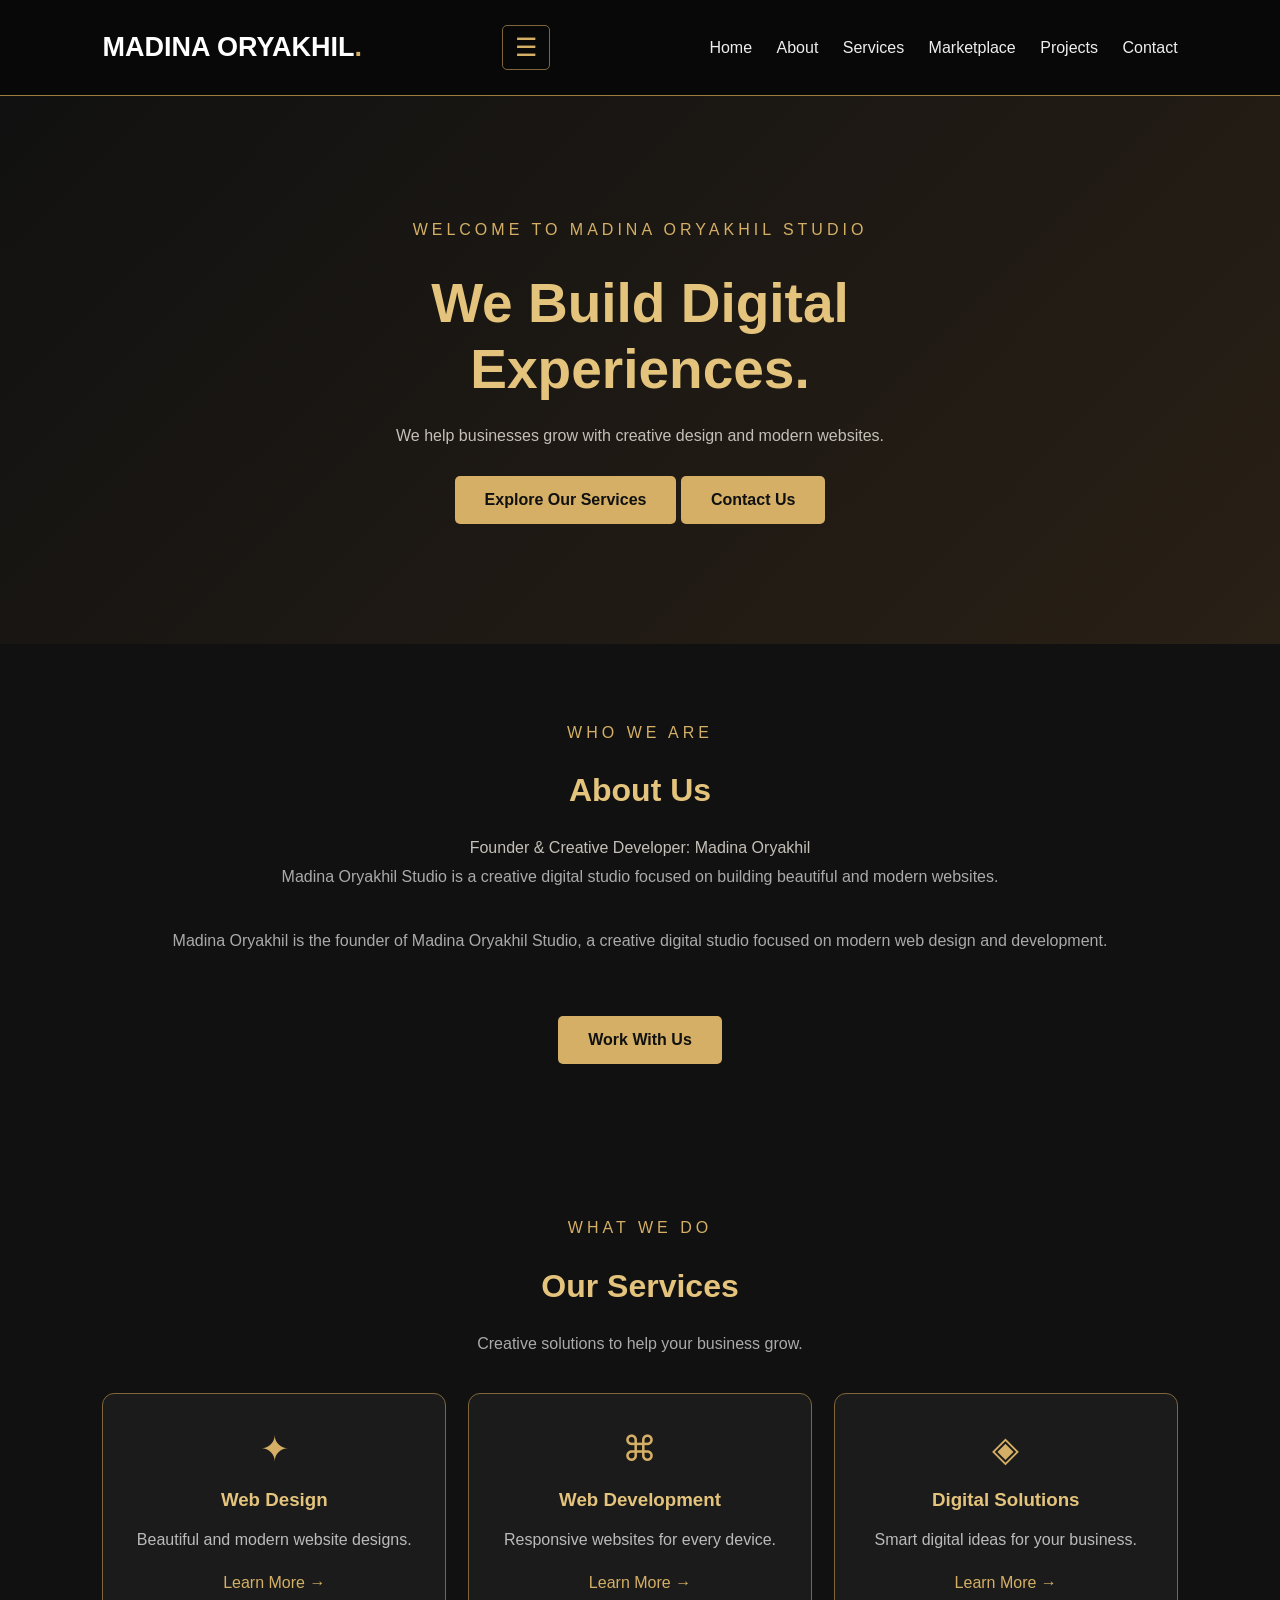
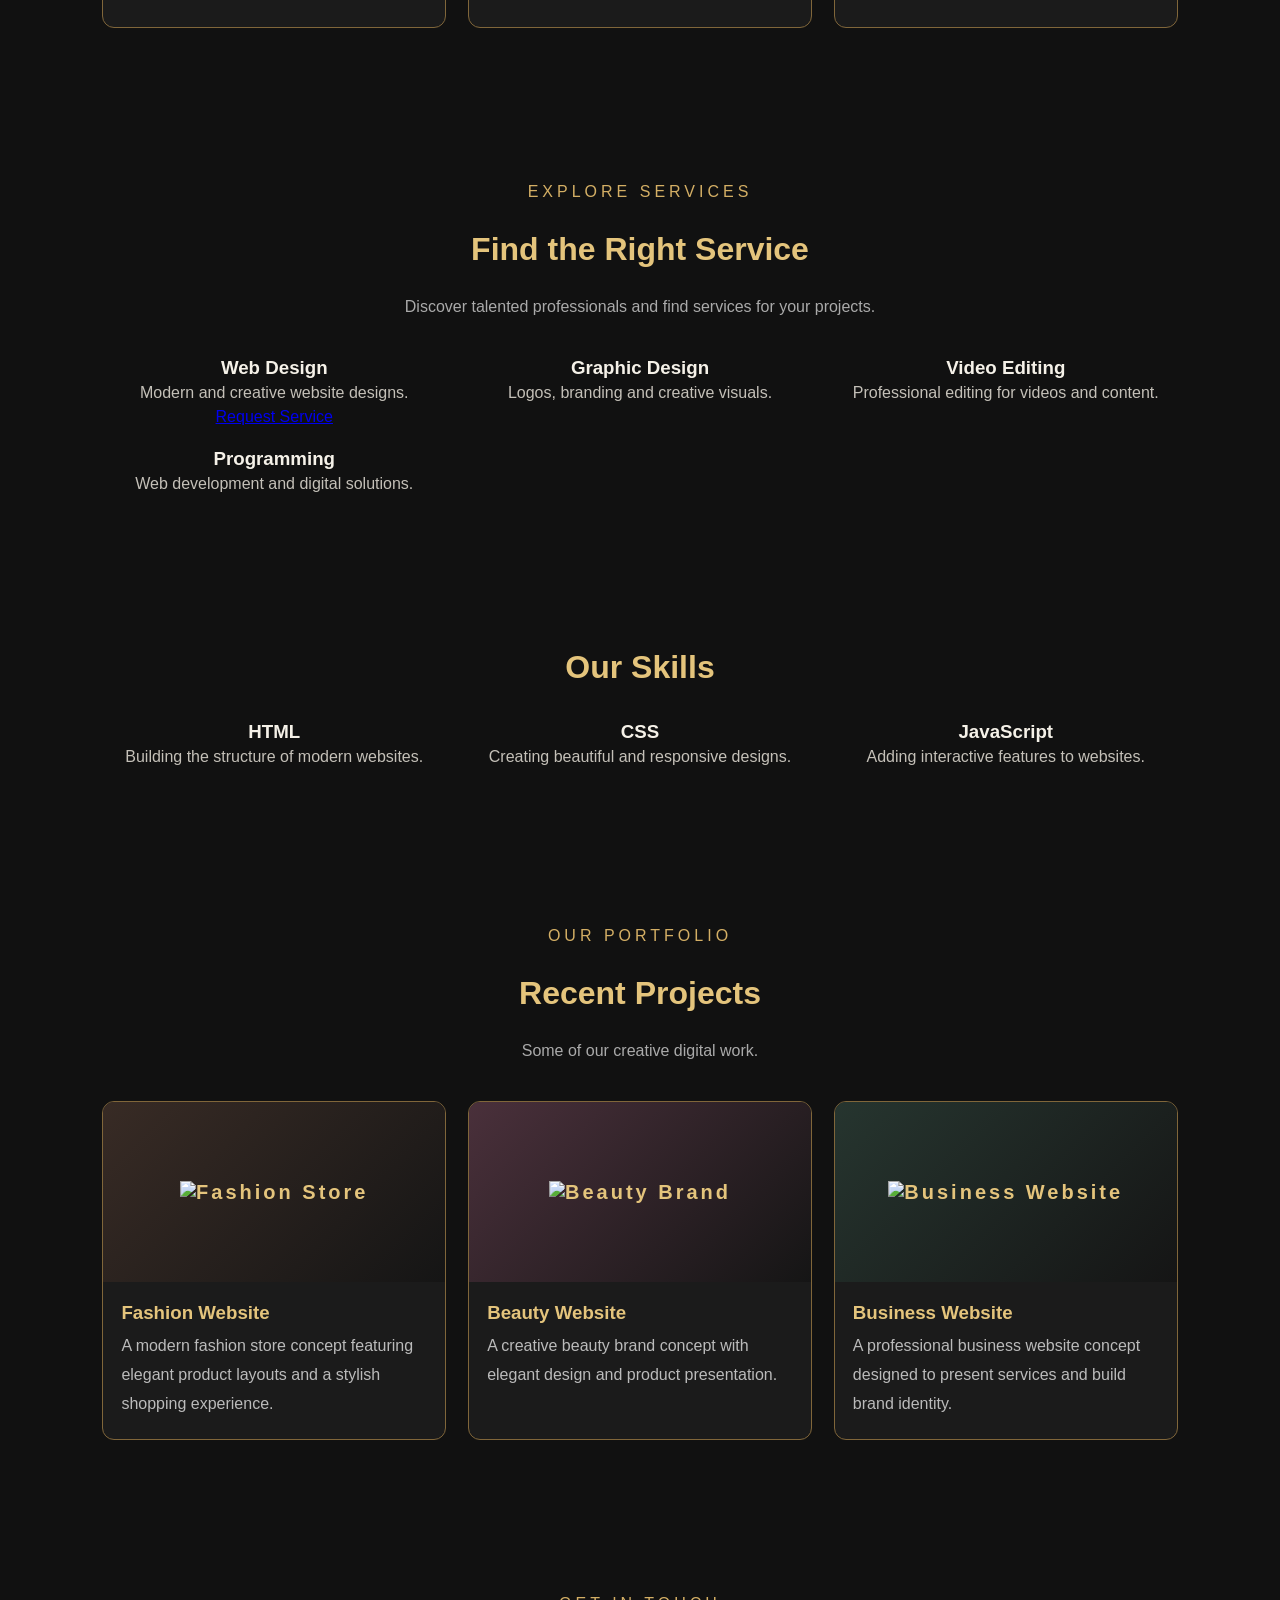
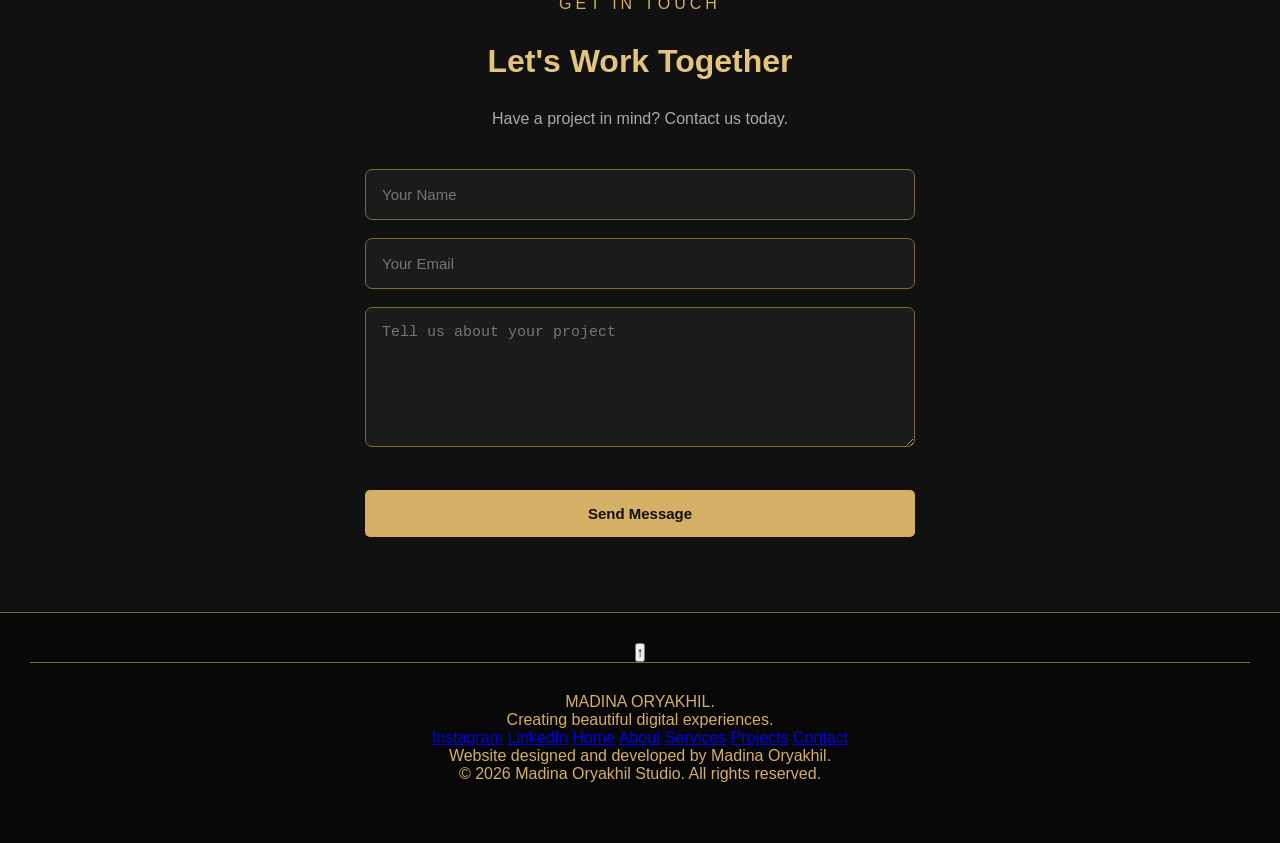
==== index.html @ 93d90481 "Update index.html" ====
<!DOCTYPE html>
<html lang="en">
<head>
  <meta charset="UTF-8">
  <meta name="viewport" content="width=device-width, initial-scale=1.0">
  <title>Madina ORYAKHIL Studio | Creative Agency</title>
  <link rel="stylesheet" href="style.css">
</head>

<body>

  <header class="header">
  <div class="logo">MADINA ORYAKHIL<span>.</span></div>

  <button class="menu-toggle" id="menuToggle"
          type="button" aria-label="Open menu">
    ☰
  </button>

  <nav class="nav-menu" id="navMenu">
    <a href="#home">Home</a>
    <a href="#about">About</a>
    <a href="#services">Services</a>
    <a href="#marketplace">Marketplace</a>
    <a href="#projects">Projects</a>
    <a href="#contact">Contact</a>
  </nav>
</header>

  <main>

    <!-- HOME -->
<section class="hero" id="home">
  <p class="subtitle">WELCOME TO MADINA ORYAKHIL STUDIO</p>

  <h1>We Build Digital<br>Experiences.</h1>

  <p class="description">
    We help businesses grow with
    creative design and modern websites.
  </p>

  <a href="#services" class="button">
    Explore Our Services
  </a>

  <a href="#contact" class="button secondary-button">
    Contact Us
  </a>
</section>

    <!-- ABOUT -->
<section id="about">
  <p class="subtitle">WHO WE ARE</p>
  <h2>About Us</h2>
  <p class="founder">
  Founder & Creative Developer: Madina Oryakhil
</p>
  <div class="gold-line"></div>
  <p class="section-description">
    Madina Oryakhil Studio is a creative digital studio
    focused on building beautiful and modern websites.
  </p>

   <p class="section-description">
  Madina Oryakhil is the founder of
  Madina Oryakhil Studio, a creative digital
  studio focused on modern web design and development.
</p>

  <a href="#contact" class="button">
    Work With Us
  </a>
</section>

    <!-- SERVICES -->
    <section id="services">
      <p class="subtitle">WHAT WE DO</p>
      <h2>Our Services</h2>
      <div class="gold-line"></div>
      <p class="section-description">
        Creative solutions to help your business grow.
      </p>

      <div class="services-container">

        <div class="service">
          <div class="service-icon">✦</div>
          <h3>Web Design</h3>
          <p>Beautiful and modern website designs.</p>
          <a href="#contact">Learn More →</a>
        </div>

        <div class="service">
          <div class="service-icon">⌘</div>
          <h3>Web Development</h3>
          <p>Responsive websites for every device.</p>
          <a href="#contact">Learn More →</a>
        </div>

        <div class="service">
          <div class="service-icon">◈</div>
          <h3>Digital Solutions</h3>
          <p>Smart digital ideas for your business.</p>
          <a href="#contact">Learn More →</a>
        </div>

      </div>
    </section >
    <!-- SERVICE MARKETPLACE -->
<section id="marketplace">
  <p class="subtitle">EXPLORE SERVICES</p>
  <h2>Find the Right Service</h2>
  <div class="gold-line"></div>

  <p class="section-description">
    Discover talented professionals and find services for your projects.
  </p>

  <div class="services-container">

    <div class="service-box">
      <h3>Web Design</h3>
      <p>Modern and creative website designs.</p>
      <a href="#contact" class="service-btn">Request Service</a>
    </div>

    <div class="service-box">
      <h3>Graphic Design</h3>
      <p>Logos, branding and creative visuals.</p>
    </div>

    <div class="service-box">
      <h3>Video Editing</h3>
      <p>Professional editing for videos and content.</p>
    </div>

    <div class="service-box">
      <h3>Programming</h3>
      <p>Web development and digital solutions.</p>
    </div>

  </div>
</section>
</section>
     <section id="skills">
  <h2>Our Skills</h2>
  <div class="gold-line"></div>

  <div class="services-container">

    <div class="service-box">
      <h3>HTML</h3>
      <p>Building the structure of modern websites.</p>
      <div class="skill-bar">
        <div class="skill-progress html-progress"></div>
      </div>
    </div>

    <div class="service-box">
      <h3>CSS</h3>
      <p>Creating beautiful and responsive designs.</p>
      <div class="skill-bar">
        <div class="skill-progress css-progress"></div>
      </div>
    </div>

    <div class="service-box">
      <h3>JavaScript</h3>
      <p>Adding interactive features to websites.</p>
      <div class="skill-bar">
        <div class="skill-progress js-progress"></div>
      </div>
    </div>

  </div>
</section>
    <!-- PROJECTS -->
    <section id="projects">
      <p class="subtitle">OUR PORTFOLIO</p>
      <h2>Recent Projects</h2>
      <div class="gold-line"></div>
  
      <p class="section-description">
        Some of our creative digital work.
      </p>

      <div class="projects-container">

        <div class="project-card">
          <div class="project-image fashion">
            <img
  class="project-photo"
  src="https://images.unsplash.com/photo-1483985988355-763728e1935b?w=900"
  alt="Fashion Store"
>
          </div>
          <h3>Fashion Website</h3>
          <p>
  A modern fashion store concept featuring elegant product layouts and a stylish shopping experience.
          </p>
        </div>

        <div class="project-card">
          <div class="project-image beauty">
  <img
    class="project-photo"
    src="https://images.unsplash.com/photo-1596462502278-27bfdc403348?w=900"
    alt="Beauty Brand"
  >
</div>
          <h3>Beauty Website</h3>
          <p>
  A creative beauty brand concept with elegant design and product presentation.
</p>
        </div>

        <div class="project-card">
        <div class="project-image business">
  <img
    class="project-photo"
    src="https://images.unsplash.com/photo-1497366754035-f200968a6e72?w=900"
    alt="Business Website"
  >
</div>
          <h3>Business Website</h3>
          <p>
  A professional business website concept designed to present services and build brand identity.
</p>
        </div>

      </div>
    </section>

    <!-- CONTACT -->
    <section id="contact">
      <p class="subtitle">GET IN TOUCH</p>
      <h2>Let's Work Together</h2>
      <div class="gold-line"></div>

      <p class="section-description">
        Have a project in mind? Contact us today.
      </p>

      <form id ="contactForm"
        action="https://formspree.io/f/xeagkvqg"
            method="POST"
            class="contact-form">

        <input type="text" name="name"
               placeholder="Your Name" required>

        <input type="email" name="email"
               placeholder="Your Email" required>

        <textarea name="message"
                  placeholder="Tell us about your project"
                  required></textarea>

        <button type="submit" class="button">
          Send Message
        </button>

      </form>
      <p id="formMessage"></p>
    </section>

  </main>

  <footer>
    <button id="backToTop" class="back-to-top" type="button">
  ↑
</button>
    <footer class="footer">
  <div class="footer-logo">MADINA ORYAKHIL<span>.</span></div>

  <p>Creating beautiful digital experiences.</p>

  <div class="footer-links">
    <a href="#" target="_blank">Instagram</a>
<a href="#" target="_blank">LinkedIn</a>
    <a href="#home">Home</a>
    <a href="#about">About</a>
    <a href="#services">Services</a>
    <a href="#projects">Projects</a>
    <a href="#contact">Contact</a>
  </div>

  <div class="footer-bottom">
    <p class="copyright-owner">
  Website designed and developed by Madina Oryakhil.
    </p>
    © <spen id="year"></spen> Madina Oryakhil Studio. All rights reserved.
  </div>
</footer>
  </footer>
 <script>
  const menuToggle = document.getElementById("menuToggle");
  const navMenu = document.getElementById("navMenu");

  menuToggle.addEventListener("click", function () {
    navMenu.classList.toggle("active");
  });

  navMenu.querySelectorAll("a").forEach(function (link) {
    link.addEventListener("click", function () {
      navMenu.classList.remove("active");
    });
  });
   const backToTop = document.getElementById("backToTop");

backToTop.addEventListener("click", function () {
  window.scrollTo({
    top: 0,
    behavior: "smooth"
  });
});
   const revealElements = document.querySelectorAll(
  "section, .service, .project-card"
);

const revealObserver = new IntersectionObserver(function (entries) {
  entries.forEach(function (entry) {
    if (entry.isIntersecting) {
      entry.target.classList.add("active");
    }
  });
});

revealElements.forEach(function (element) {
  element.classList.add("reveal");
  revealObserver.observe(element);
});
   const year = document.getElementById("year");
year.textContent = new Date().getFullYear();
   const contactForm = document.getElementById("contactForm");
const formMessage = document.getElementById("formMessage");

contactForm.addEventListener("submit", async function(event) {
  event.preventDefault();

  const response = await fetch(contactForm.action, {
    method: "POST",
    body: new FormData(contactForm),
    headers: {
      Accept: "application/json"
    }
  });

  if (response.ok) {
    contactForm.querySelector("button").textContent = "Message Sent ✓";
    formMessage.textContent = "Thank you! Your message has been sent successfully.";
    contactForm.reset();
    contactForm.querySelector("button").textContent = "Send Message";
  } else {
    formMessage.textContent = "Oops! Something went wrong. Please try again.";
  }
});
</script> 
</body>
</html>
---- style.css ----
* {
  box-sizing: border-box;
  margin: 0;
  padding: 0;
}

html {
  scroll-behavior: smooth;
}

body {
  font-family: Arial, sans-serif;
  background: #111111;
  color: #f5f1e8;
}

.header {
  display: flex;
  justify-content: space-between;
  align-items: center;
  padding: 25px 8%;
  background: #080808;
  border-bottom: 1px solid #9c7b3c;
}

.logo {
  font-size: 27px;
  font-weight: bold;
  color: #ffffff;
}

.logo span {
  color: #d4af65;
}

nav a {
  text-decoration: none;
  color: #eeeeee;
  margin-left: 20px;
  transition: 0.3s;
}

nav a:hover {
  color: #d4af65;
}

.hero {
  text-align: center;
  padding: 120px 20px;
  background: linear-gradient(135deg, #111111, #292016);
}

.subtitle {
  color: #d4af65;
  letter-spacing: 4px;
  margin-bottom: 25px;
}

.hero h1 {
  font-size: 55px;
  line-height: 1.2;
  margin-bottom: 20px;
}

.hero h1,
section h2 {
  color: #e4c47c;
}

.description {
  color: #c4c0b8;
  line-height: 1.8;
}

.button {
  display: inline-block;
  margin-top: 25px;
  padding: 15px 30px;
  background: #d4af65;
  color: #111111;
  text-decoration: none;
  border-radius: 5px;
  font-weight: bold;
  transition: 0.3s;
}

.button:hover {
  background: #ffffff;
  transform: translateY(-3px);
}

section:not(.hero) {
  padding: 75px 8%;
  text-align: center;
}

section h2 {
  font-size: 32px;
  margin-bottom: 25px;
}

section p {
  color: #c4c0b8;
  line-height: 1.8;
}

.service {
  display: inline-block;
  width: 28%;
  min-width: 200px;
  margin: 12px;
  padding: 30px 20px;
  background: #1d1d1d;
  border: 1px solid #80663a;
  border-radius: 10px;
  transition: 0.3s;
}

.service:hover {
  transform: translateY(-8px);
  border-color: #e4c47c;
}

.service h3 {
  color: #e4c47c;
  margin-bottom: 15px;
}

footer {
  padding: 30px;
  text-align: center;
  background: #080808;
  color: #d4af65;
  border-top: 1px solid #80663a;
}

@media (max-width: 650px) {
  .header {
    flex-direction: column;
    gap: 20px;
  }

  nav a {
    margin: 5px;
    font-size: 13px;
  }

  .hero h1 {
    font-size: 38px;
  }

  .service {
    display: block;
    width: 100%;
    margin: 15px 0;
  }
}

.section-description {
  margin-bottom: 35px;
  color: #aaa;
}

.services-container {
  display: grid;
  grid-template-columns: repeat(3, 1fr);
  gap: 22px;
  margin-top: 35px;
}

.service {
  width: 100%;
  margin: 0;
  padding: 35px 25px;
  background: #1b1b1b;
  border: 1px solid #80663a;
  border-radius: 12px;
  transition: 0.3s;
}

.service:hover {
  transform: translateY(-8px);
  border-color: #e4c47c;
}

.service-icon {
  font-size: 35px;
  color: #d4af65;
  margin-bottom: 20px;
}

.service h3 {
  color: #e4c47c;
  margin-bottom: 15px;
}

.service p {
  color: #bbb;
  line-height: 1.7;
}

.service a {
  display: inline-block;
  margin-top: 20px;
  color: #d4af65;
  text-decoration: none;
}

@media (max-width: 650px) {
  .services-container {
    grid-template-columns: 1fr;
  }
}

.projects-container {
  display: grid;
  grid-template-columns: repeat(3, 1fr);
  gap: 22px;
  margin-top: 35px;
}

.project-card {
  text-align: left;
  background: #1b1b1b;
  border: 1px solid #80663a;
  border-radius: 12px;
  overflow: hidden;
  padding-bottom: 20px;
}

.project-image {
  height: 180px;
  display: flex;
  align-items: center;
  justify-content: center;
  font-size: 20px;
  letter-spacing: 3px;
  font-weight: bold;
  color: #e4c47c;
}

.fashion {
  background: linear-gradient(135deg, #382b25, #151515);
}

.beauty {
  background: linear-gradient(135deg, #4a303b, #151515);
}

.business {
  background: linear-gradient(135deg, #26352f, #151515);
}

.project-card h3 {
  color: #e4c47c;
  margin: 20px 18px 8px;
}

.project-card p {
  margin: 0 18px;
  color: #bbb;
}

@media (max-width: 650px) {
  .projects-container {
    grid-template-columns: 1fr;
  }
}

.contact-form {
  max-width: 550px;
  margin: 35px auto 0;
  display: flex;
  flex-direction: column;
  gap: 18px;
}

.contact-form input,
.contact-form textarea {
  width: 100%;
  padding: 16px;
  background: #1b1b1b;
  border: 1px solid #80663a;
  border-radius: 7px;
  color: white;
  font-size: 15px;
}

.contact-form textarea {
  min-height: 140px;
  resize: vertical;
}

.contact-form button {
  cursor: pointer;
  border: none;
  font-size: 15px;
}
.menu-toggle {
  display: block;
  background: transparent;
  color: #d4af65;
  border: 1px solid #80663a;
  border-radius: 5px;
  padding: 7px 12px;
  font-size: 25px;
  cursor: pointer;
}

@media (max-width: 1000px) {
  .header {
    flex-direction: row;
    justify-content: space-between;
    align-items: center;
    position: relative;
  }

  .menu-toggle {
    display: block;
  }

  .nav-menu {
    display: none;
    flex-direction: column;
    position: absolute;
    top: 100%;
    left: 0;
    width: 100%;
    background: #080808;
    border-top: 1px solid #80663a;
    z-index: 100;
  }
  .nav-menu.active {
  display: flex;
  opacity: 1;
  transform: translateY(0);
  }

  .nav-menu a {
  margin: 0;
  padding: 16px;
  text-align: center;
  color: #f5f1e8;
  border-bottom: 1px solid #80663a;
  transition: 0.3s;
}

.nav-menu a:hover {
  color: #d4af65;
  background: #171717;
}
#about {
  text-align: center;
  padding: 100px 8%;
  background: #151515;
}

#about h2 {
  color: #d4af65;
  font-size: 36px;
  margin-bottom: 25px;
}

#about .section-description {
  max-width: 650px;
  margin: 15px auto;
  line-height: 1.8;
}.service {
  background: #171717;
  border: 1px solid #80663a;
  border-radius: 12px;
  padding: 30px;
  transition: 0.3s ease;
}

.service:hover {
  transform: translateY(-8px);
  border-color: #d4af65;
  box-shadow: 0 8px 25px rgba(212, 175, 101, 0.15);
}

.service-icon {
  color: #d4af65;
  font-size: 35px;
  margin-bottom: 15px;
}

.service h3 {
  color: #d4af65;
  margin-bottom: 12px;
}

.service a {
  display: inline-block;
  color: #d4af65;
  margin-top: 15px;
  text-decoration: none;
}.project-card {
  background: #171717;
  border: 1px solid #80663a;
  border-radius: 12px;
  padding: 20px;
  overflow: hidden;
  transition: 0.3s ease;
}

.project-card:hover {
  transform: translateY(-8px);
  border-color: #d4af65;
  box-shadow: 0 8px 25px rgba(212, 175, 101, 0.15);
}

.project-card h3 {
  color: #d4af65;
  margin: 18px 0 10px;
}

.project-card p {
  color: #c5c5c5;
  line-height: 1.6;
}.contact-form {
  max-width: 550px;
  margin: 40px auto;
  display: flex;
  flex-direction: column;
  gap: 18px;
}

.contact-form input,
.contact-form textarea {
  width: 100%;
  padding: 15px;
  background: #171717;
  border: 1px solid #80663a;
  border-radius: 8px;
  color: #f5f1e8;
  font-size: 15px;
  outline: none;
}

.contact-form input:focus,
.contact-form textarea:focus {
  border-color: #d4af65;
}

.contact-form textarea {
  min-height: 150px;
  resize: vertical;
}

.contact-form button {
  cursor: pointer;
}.footer {
  background: #080808;
  padding: 50px 8% 20px;
  text-align: center;
  border-top: 1px solid #80663a;
}

.footer-logo {
  color: #f5f1e8;
  font-size: 26px;
  font-weight: bold;
  margin-bottom: 15px;
}

.footer-logo span {
  color: #d4af65;
}

.footer p {
  color: #aaa;
  margin-bottom: 25px;
}

.footer-links {
  display: flex;
  justify-content: center;
  flex-wrap: wrap;
  gap: 25px;
  margin-bottom: 30px;
}

.footer-links a {
  color: #d4af65;
  text-decoration: none;
  transition: 0.3s;
}

.footer-links a:hover {
  color: #fff;
}

.footer-bottom {
  border-top: 1px solid #333;
  padding-top: 20px;
  color: #777;
  font-size: 13px;
}.back-to-top {
  position: fixed;
  bottom: 25px;
  right: 25px;
  width: 45px;
  height: 45px;
  background: #d4af65;
  color: #111;
  border: none;
  border-radius: 50%;
  font-size: 25px;
  cursor: pointer;
  z-index: 999;
}.reveal {
  opacity: 0;
  transform: translateY(30px);
  transition: opacity 0.8s ease, transform 0.8s ease;
}

.reveal.active {
  opacity: 1;
  transform: translateY(0);
}.project-photo {
  width: 100%;
  height: 220px;
  object-fit: cover;
  display: block;
  border-radius: 8px;
}.projects-container {
  display: grid;
  grid-template-columns: repeat(3, 1fr);
  gap: 25px;
  max-width: 1100px;
  margin: 40px auto;
}

.project-image {
  width: 100%;
  height: 220px;
  overflow: hidden;
  border-radius: 8px;
}

.project-photo {
  width: 100%;
  height: 100%;
  object-fit: cover;
  display: block;
}@media (max-width: 700px) {
  .projects-container {
    grid-template-columns: 1fr;
    padding: 0 15px;
  }
}.project-photo {
  transition: transform 0.4s ease;
}

.project-card:hover .project-photo {
  transform: scale(1.06);
}.hero {
  position: relative;
  background:
    linear-gradient(rgba(0, 0, 0, 0.88), rgba(0, 0, 0, 0.92)),
    url("https://images.unsplash.com/photo-1497366216548-37526070297c?w=1600");

  background-size: cover;
  background-position: center;
  background-repeat: no-repeat;
}.button {
  transition: all 0.3s ease;
}

.button:hover {
  background: #d4af65;
  color: #111;
  transform: translateY(-4px);
  box-shadow: 0 5px 20px rgba(212, 175, 101, 0.25);
}#about .creator-name{
  color: #d4af65 !important;
  font-size: 18px;
  font-weight: bold;
  letter-spacing: 1px;
  margin-bottom: 25px;
}.gold-line {
  width: 60px;
  height: 3px;
  background: #d4af65;
  margin: 20px auto 30px;
  border-radius: 5px;
}#formMessage {
  color: #d4af65;
  text-align: center;
  font-size: 15px;
  margin-top: 20px;
  font-weight: bold;
}.logo {
  font-size: 20px;
  letter-spacing: 1px;
  white-space: nowrap;
}.founder {
  color: #d4af65;
  font-size: 16px;
  font-weight: bold;
  letter-spacing: 0.5px;
  margin-bottom: 25px;
  text-align: center;
}.copyright-owner {
  color: #d4af65;
  font-size: 13px;
  margin-top: 15px;
  letter-spacing: 0.5px;
  text-align: center;
}@media (max-width: 600px) {
  .logo {
    font-size: 16px;
    letter-spacing: 0.5px;
  }

  .menu-toggle {
    font-size: 22px;
    padding: 6px 10px;
  }
}@media (max-width: 600px) {
  .header {
    padding: 18px 5%;
  }
}@media (max-width: 600px) {
  .button {
    display: inline-block;
    padding: 14px 22px;
    margin: 8px 5px;
  }
}@media (max-width: 600px) {
  section h2 {
    font-size: 28px;
  }
}@media (max-width: 600px) {
  .section-description,
  .description {
    font-size: 15px;
    line-height: 1.8;
    padding: 0 10px;
  }
}.footer-links a {
  color: #d4af65;
  text-decoration: none;
  transition: 0.3s ease;
}

.footer-links a:hover {
  color: #ffffff;
}#skills {
  padding: 100px 8%;
  text-align: center;
  background: #111111;
}

#skills .services-container {
  margin-top: 40px;
}

#skills .service-box {
  border: 1px solid #80663a;
  transition: 0.3s ease;
}

#skills .service-box:hover {
  transform: translateY(-8px);
  border-color: #d4af65;
}

#skills h3 {
  color: #d4af65;
  margin-bottom: 15px;
}#skills .service-box {
  border: 2px solid #d4af65 !important;
  box-shadow: 0 0 8px rgba(212, 175, 101, 0.25);
  }.skill-bar {
  width: 100%;
  height: 8px;
  background: #333333;
  border-radius: 10px;
  margin-top: 20px;
  overflow: hidden;
}

.skill-progress {
  height: 100%;
  background: #d4af65;
  border-radius: 10px;
  transition: width 1s ease;
}

.html-progress {
  width: 70%;
}

.css-progress {
  width: 50%;
}

.js-progress {
  width: 20%;
}/* MARKETPLACE */
#marketplace {
  padding: 100px 8%;
  text-align: center;
  background: #171717;
}

#marketplace .services-container {
  margin-top: 40px;
}

#marketplace .service-box {
  background: #111111;
  border: 1px solid #d4af65;
  border-radius: 10px;
  padding: 30px;
  transition: 0.3s ease;
}

#marketplace .service-box:hover {
  transform: translateY(-8px);
  box-shadow: 0 0 15px rgba(212, 175, 101, 0.2);
}

#marketplace h3 {
  color: #d4af65;
  margin-bottom: 15px;
}

#marketplace p {
  color: #f5f1e8;
}
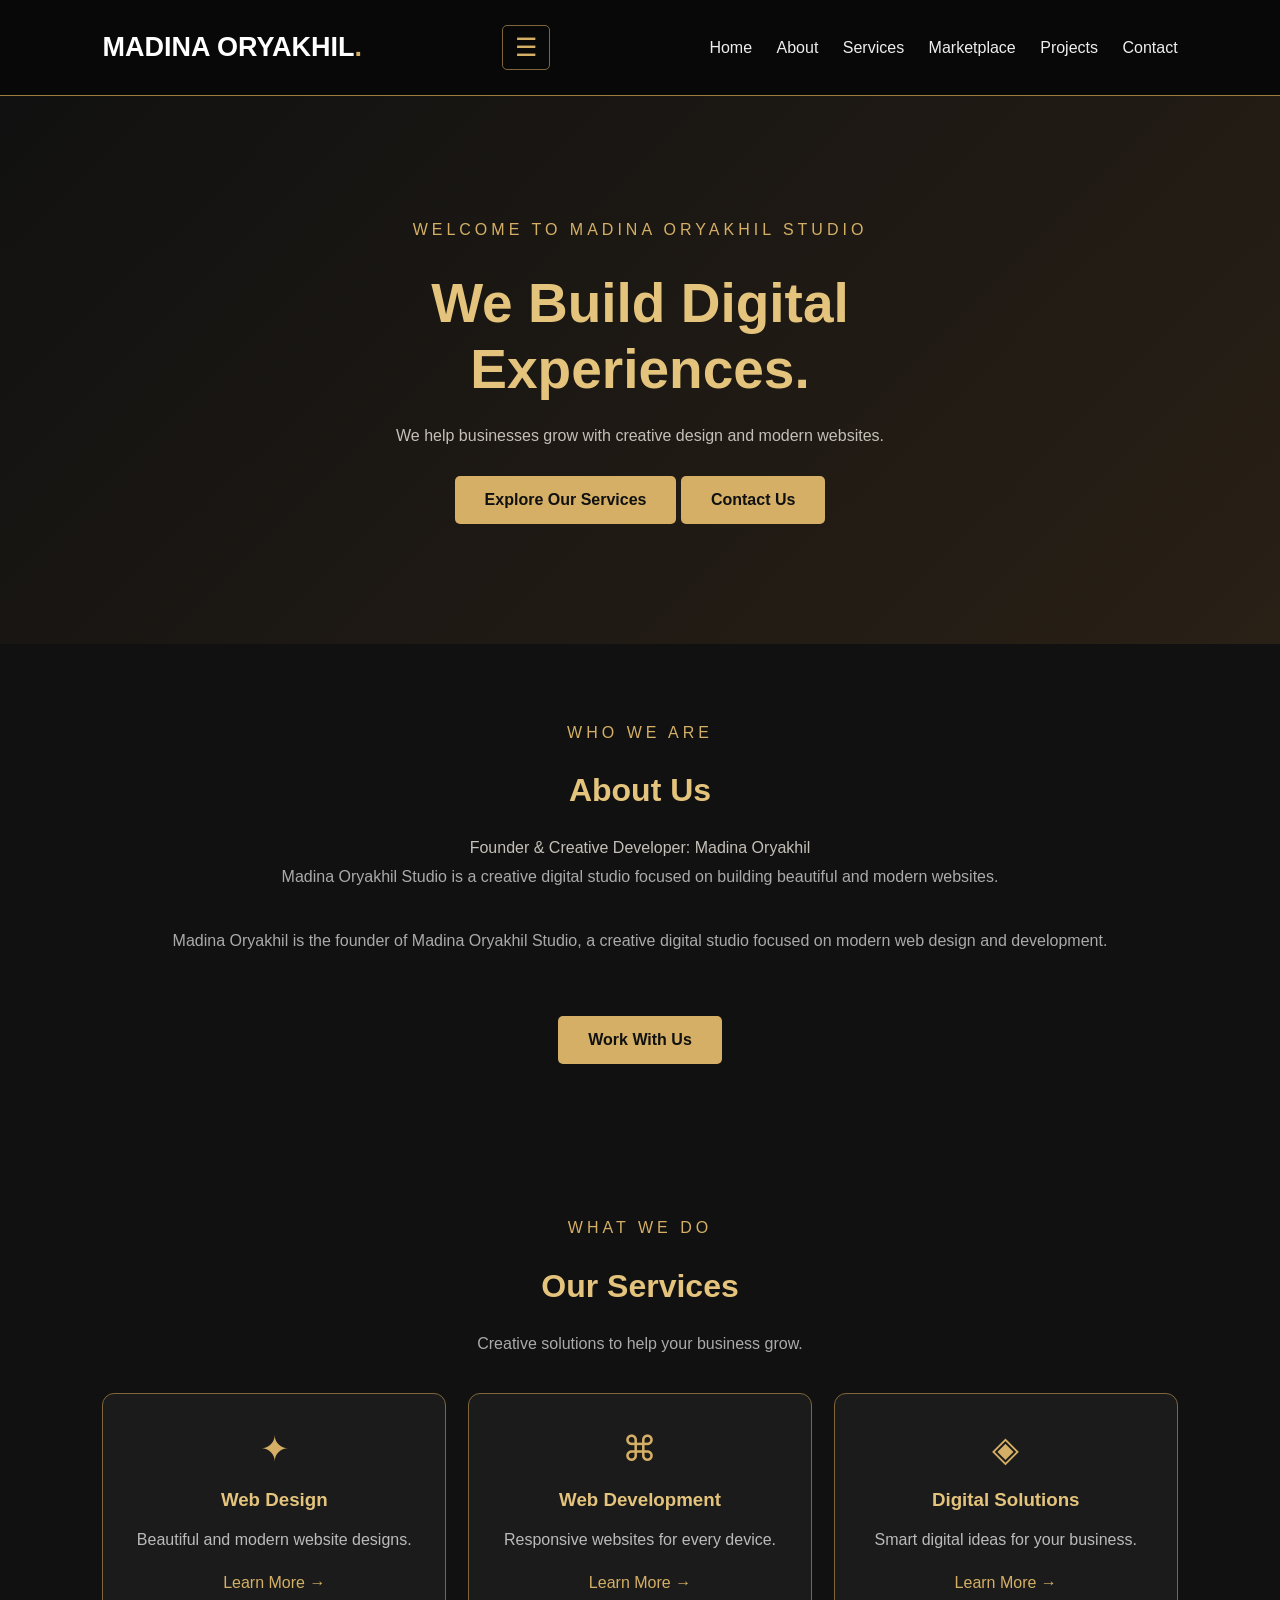
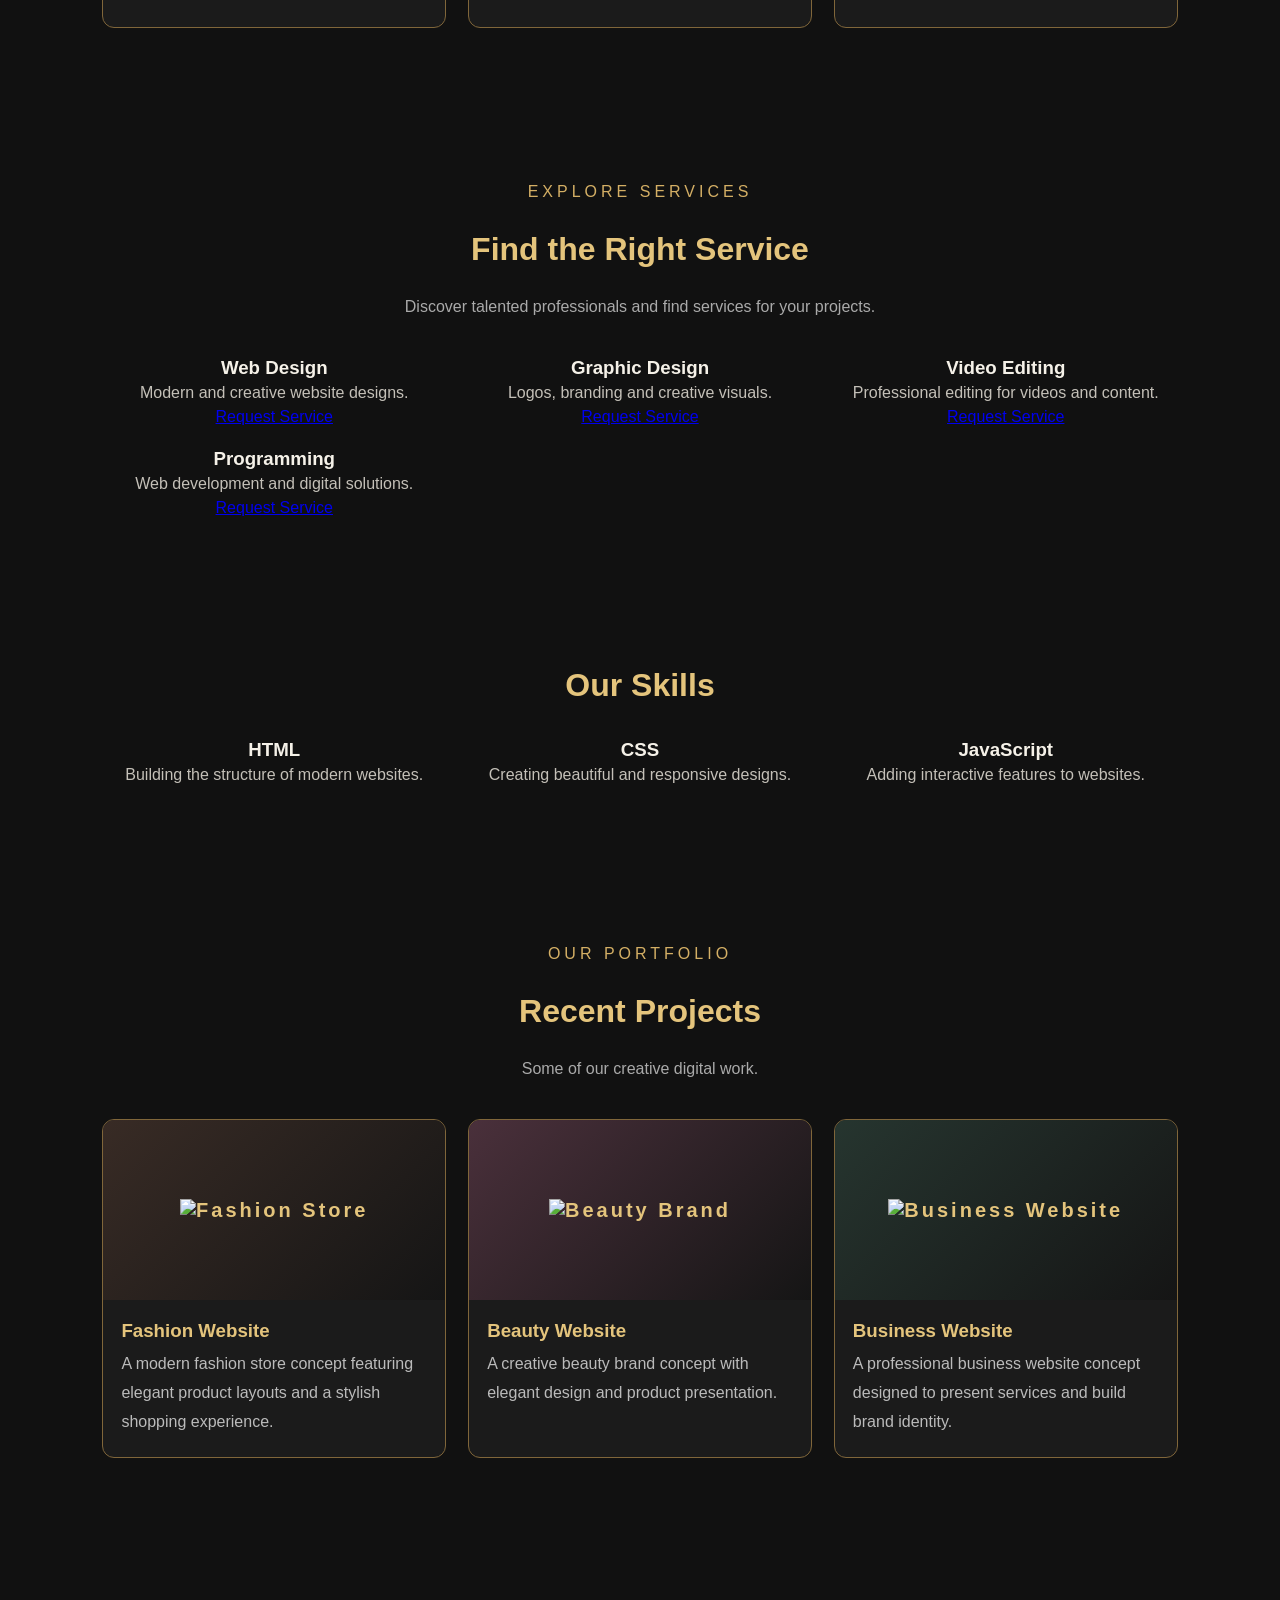
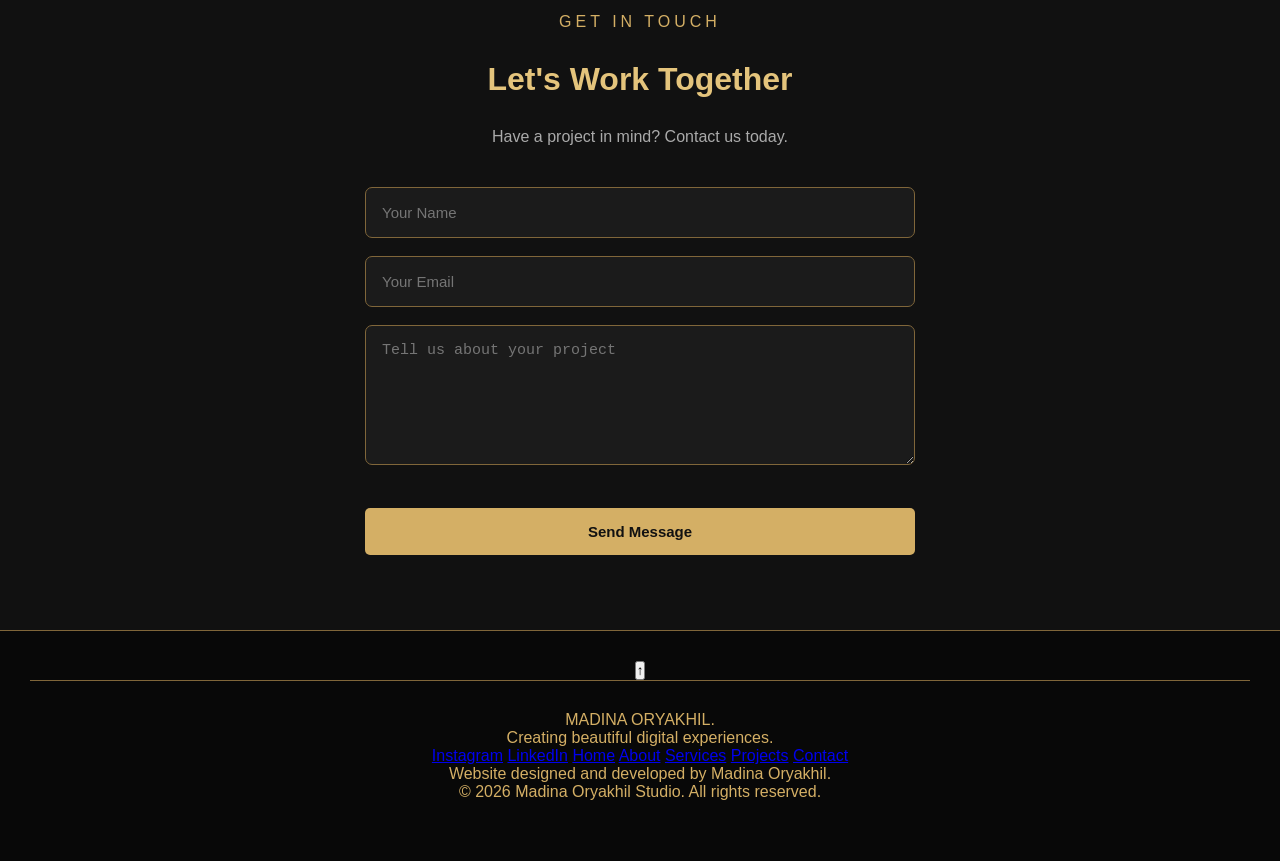
==== commit 5b6fdc7b: "Update index.html" ====
--- a/index.html
+++ b/index.html
@@ -128,16 +128,19 @@
     <div class="service-box">
       <h3>Graphic Design</h3>
       <p>Logos, branding and creative visuals.</p>
+      <a href="#contact" class="service-btn">Request Service</a>
     </div>
 
     <div class="service-box">
       <h3>Video Editing</h3>
       <p>Professional editing for videos and content.</p>
+      <a href="#contact" class="service-btn">Request Service</a>
     </div>
 
     <div class="service-box">
       <h3>Programming</h3>
       <p>Web development and digital solutions.</p>
+      <a href="#contact" class="service-btn">Request Service</a>
     </div>
 
   </div>
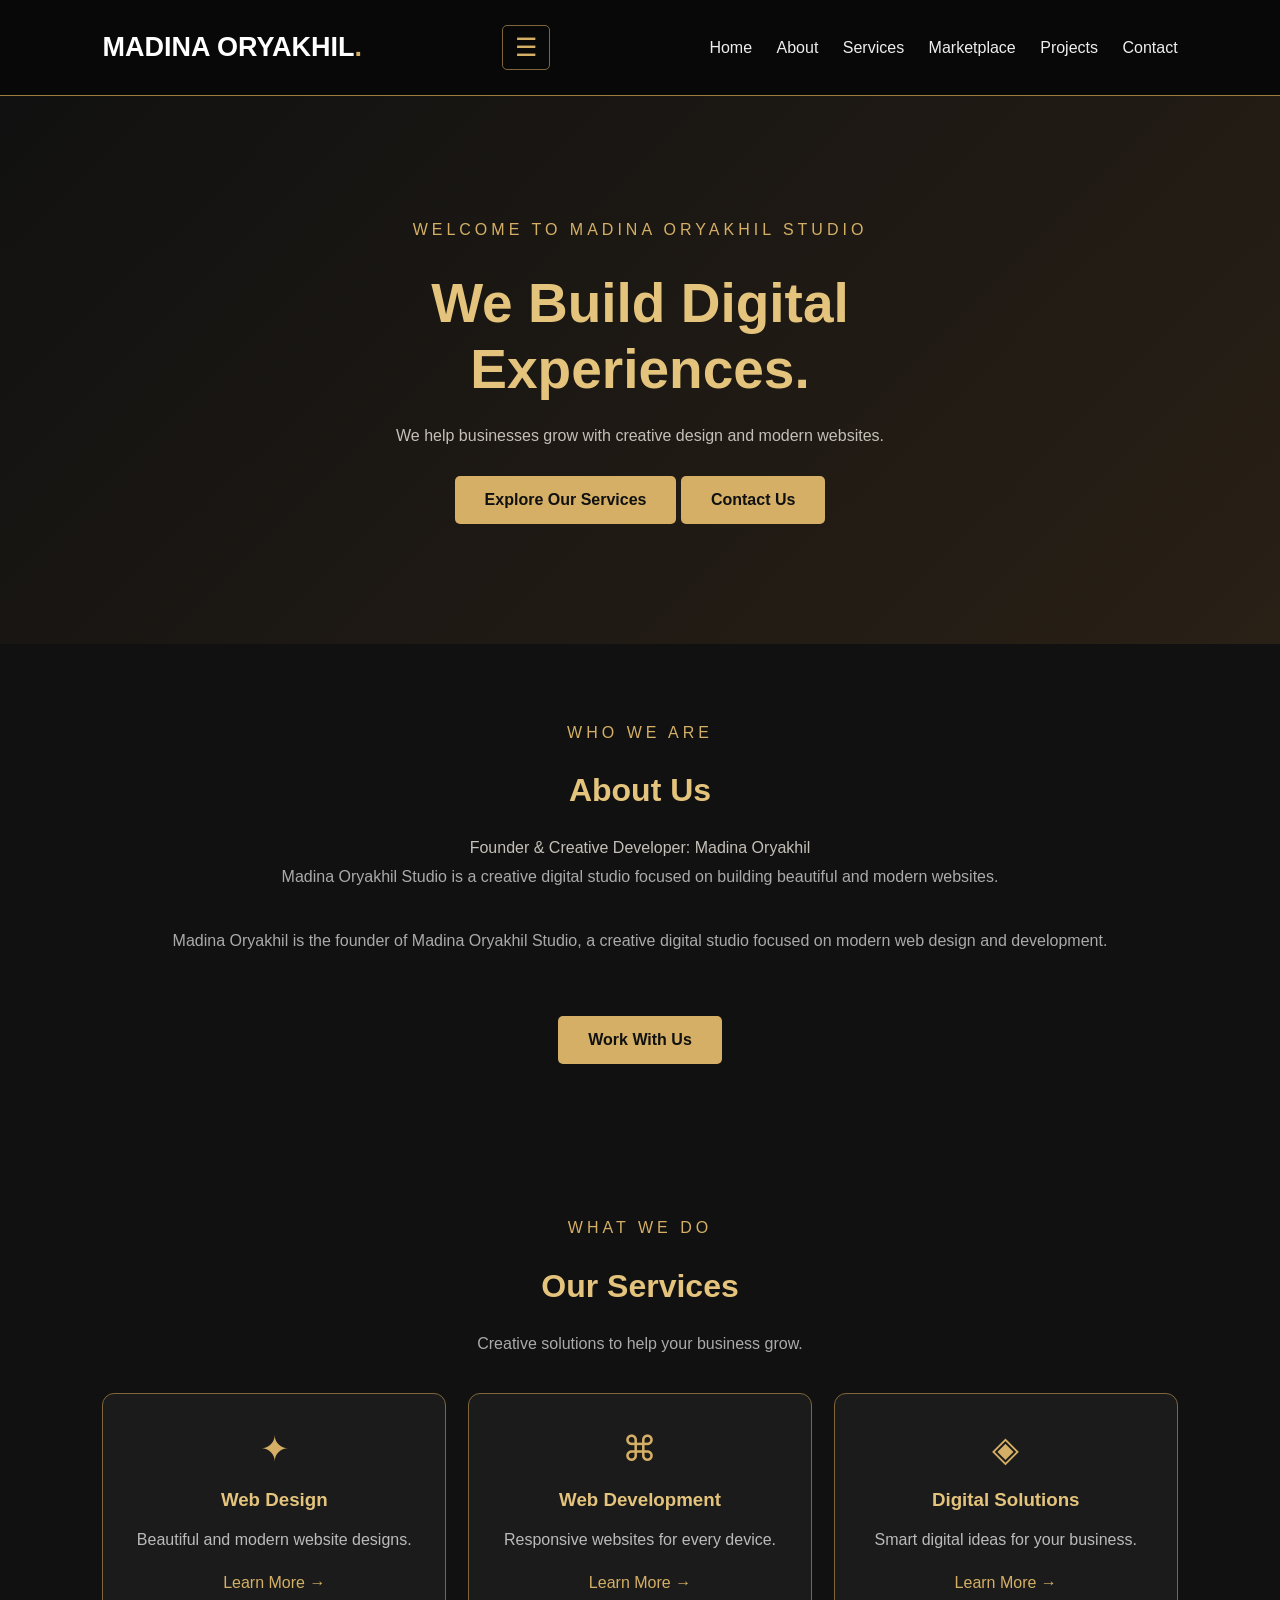
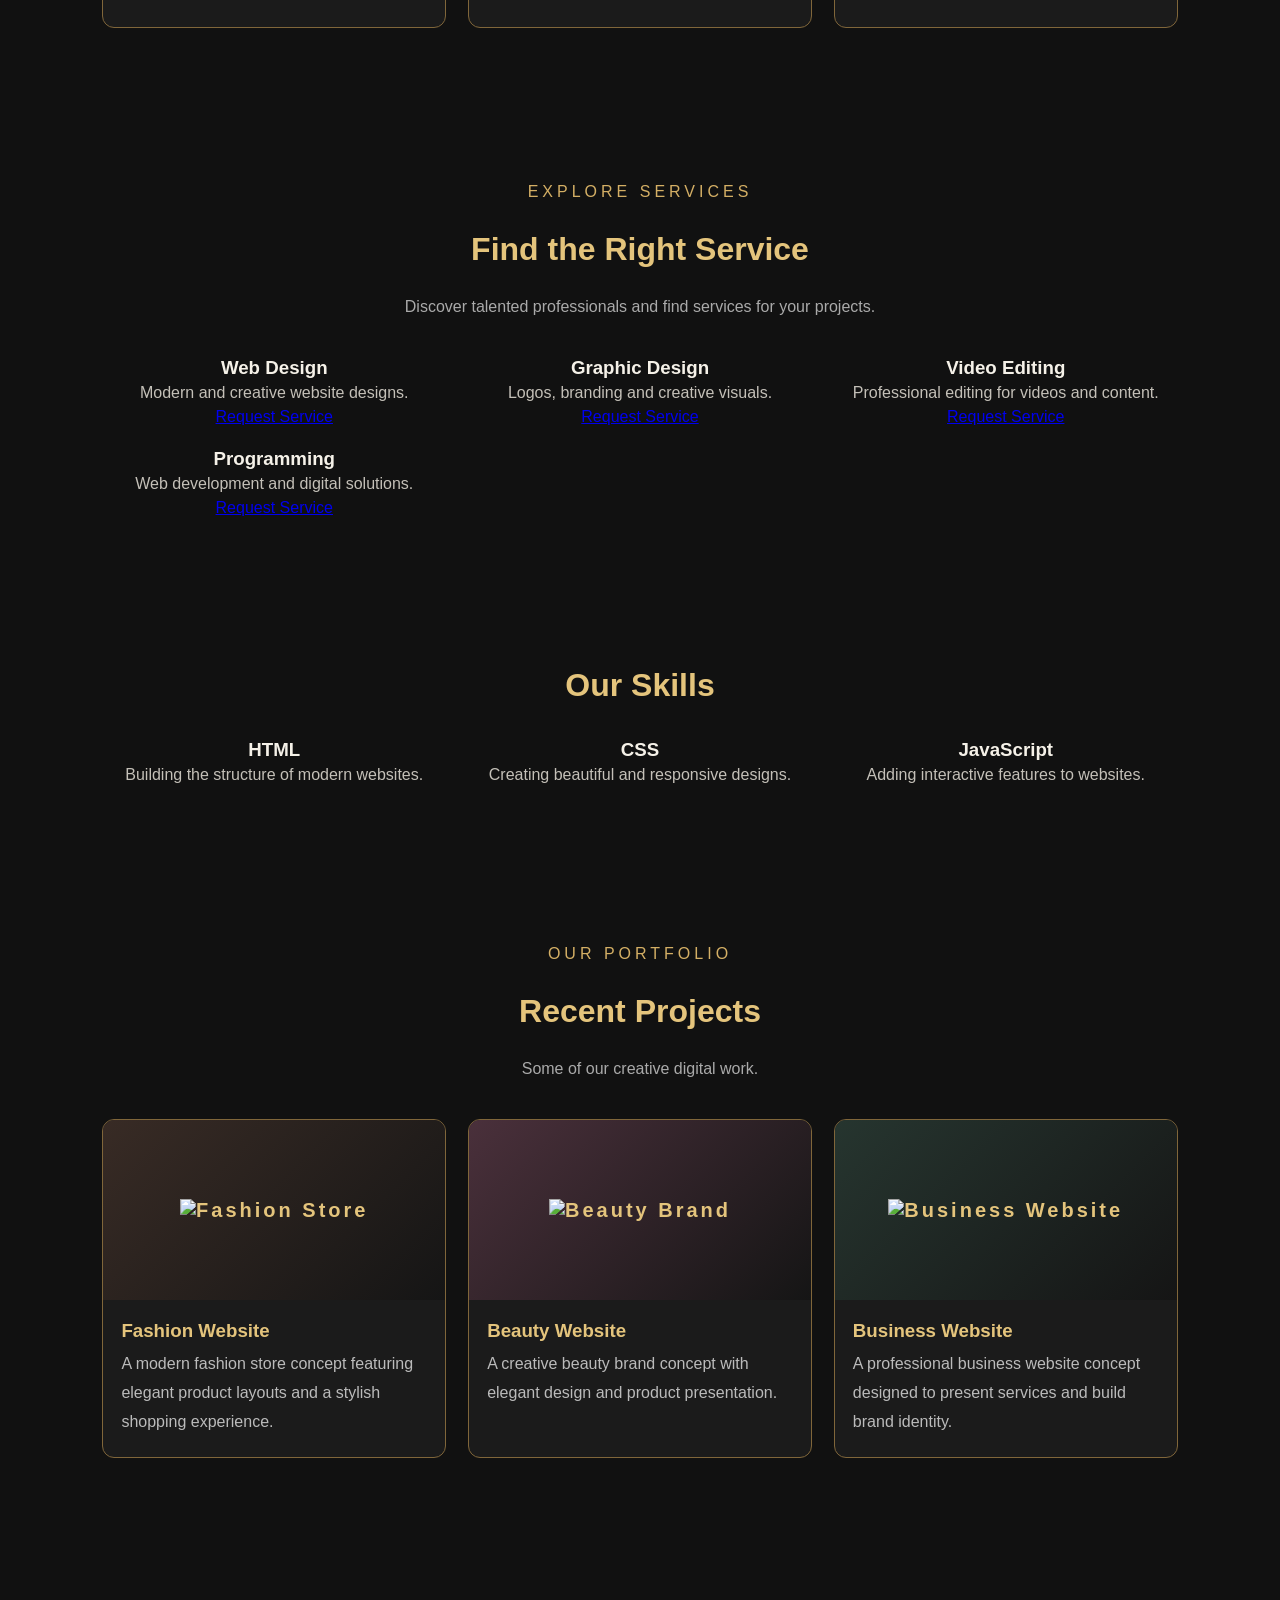
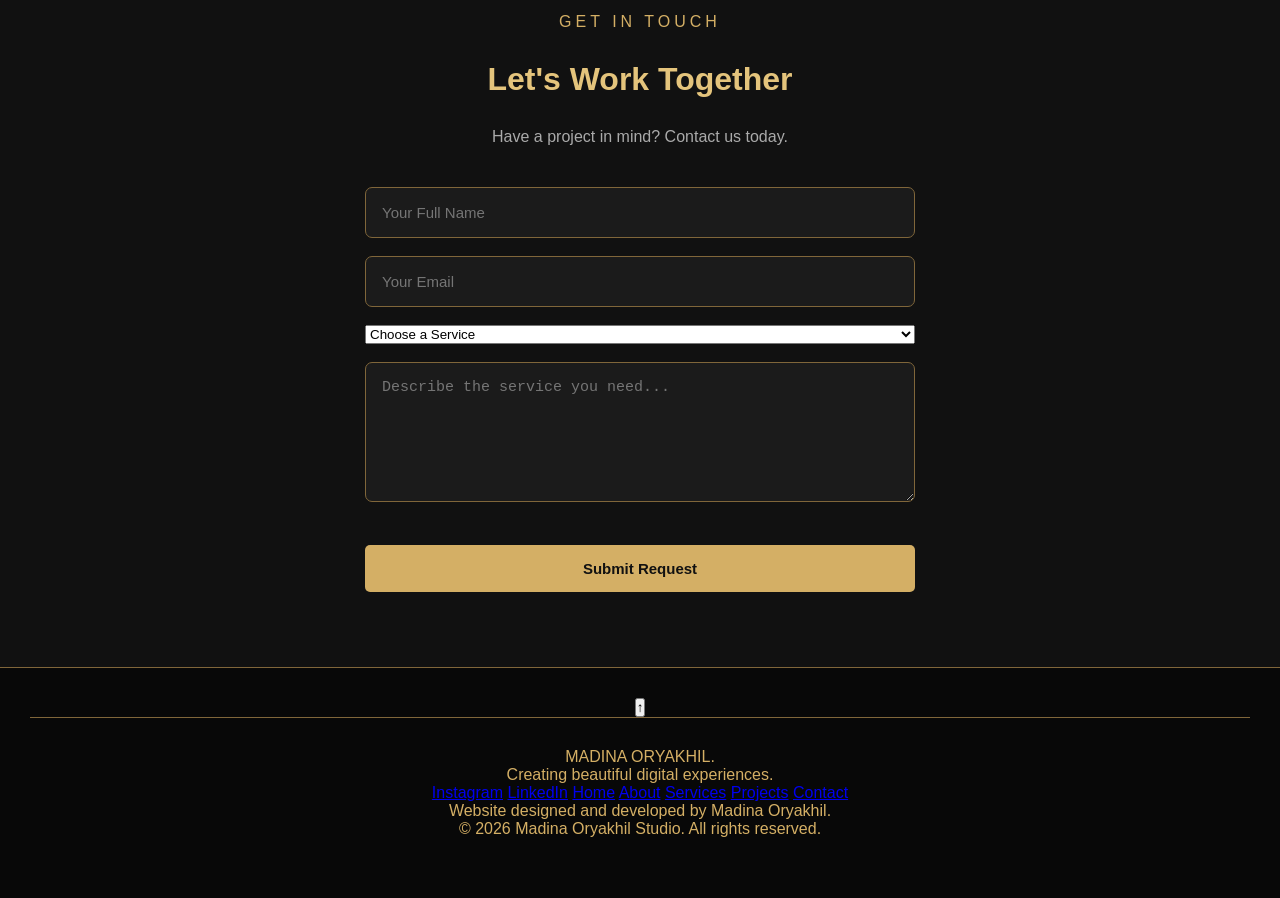
==== commit 39c1f170: "Update index.html" ====
--- a/index.html
+++ b/index.html
@@ -145,7 +145,6 @@
 
   </div>
 </section>
-</section>
      <section id="skills">
   <h2>Our Skills</h2>
   <div class="gold-line"></div>
@@ -245,26 +244,35 @@
         Have a project in mind? Contact us today.
       </p>
 
-      <form id ="contactForm"
-        action="https://formspree.io/f/xeagkvqg"
-            method="POST"
-            class="contact-form">
-
-        <input type="text" name="name"
-               placeholder="Your Name" required>
-
-        <input type="email" name="email"
-               placeholder="Your Email" required>
-
-        <textarea name="message"
-                  placeholder="Tell us about your project"
-                  required></textarea>
-
-        <button type="submit" class="button">
-          Send Message
-        </button>
-
-      </form>
+      <form id="contactForm"
+  action="https://formspree.io/f/xeagkvqg"
+  method="POST"
+  class="contact-form">
+
+  <input type="text" name="name"
+    placeholder="Your Full Name" required>
+
+  <input type="email" name="email"
+    placeholder="Your Email" required>
+
+  <select name="service" required>
+    <option value="">Choose a Service</option>
+    <option value="Web Design">Web Design</option>
+    <option value="Graphic Design">Graphic Design</option>
+    <option value="Video Editing">Video Editing</option>
+    <option value="Programming">Programming</option>
+    <option value="Other">Other</option>
+  </select>
+
+  <textarea name="message"
+    placeholder="Describe the service you need..."
+    required></textarea>
+
+  <button type="submit" class="button">
+    Submit Request
+  </button>
+
+</form>
       <p id="formMessage"></p>
     </section>
 
--- a/style.css
+++ b/style.css
@@ -731,5 +731,22 @@
 
 #marketplace p {
   color: #f5f1e8;
+}/* SERVICE BUTTONS */
+.service-btn {
+  display: inline-block;
+  margin-top: 20px;
+  padding: 12px 25px;
+  background: #d4af65;
+  color: #111111;
+  text-decoration: none;
+  border-radius: 6px;
+  font-weight: bold;
+  transition: 0.3s ease;
+}
+
+.service-btn:hover {
+  background: transparent;
+  color: #d4af65;
+  border: 1px solid #d4af65;
 }
   
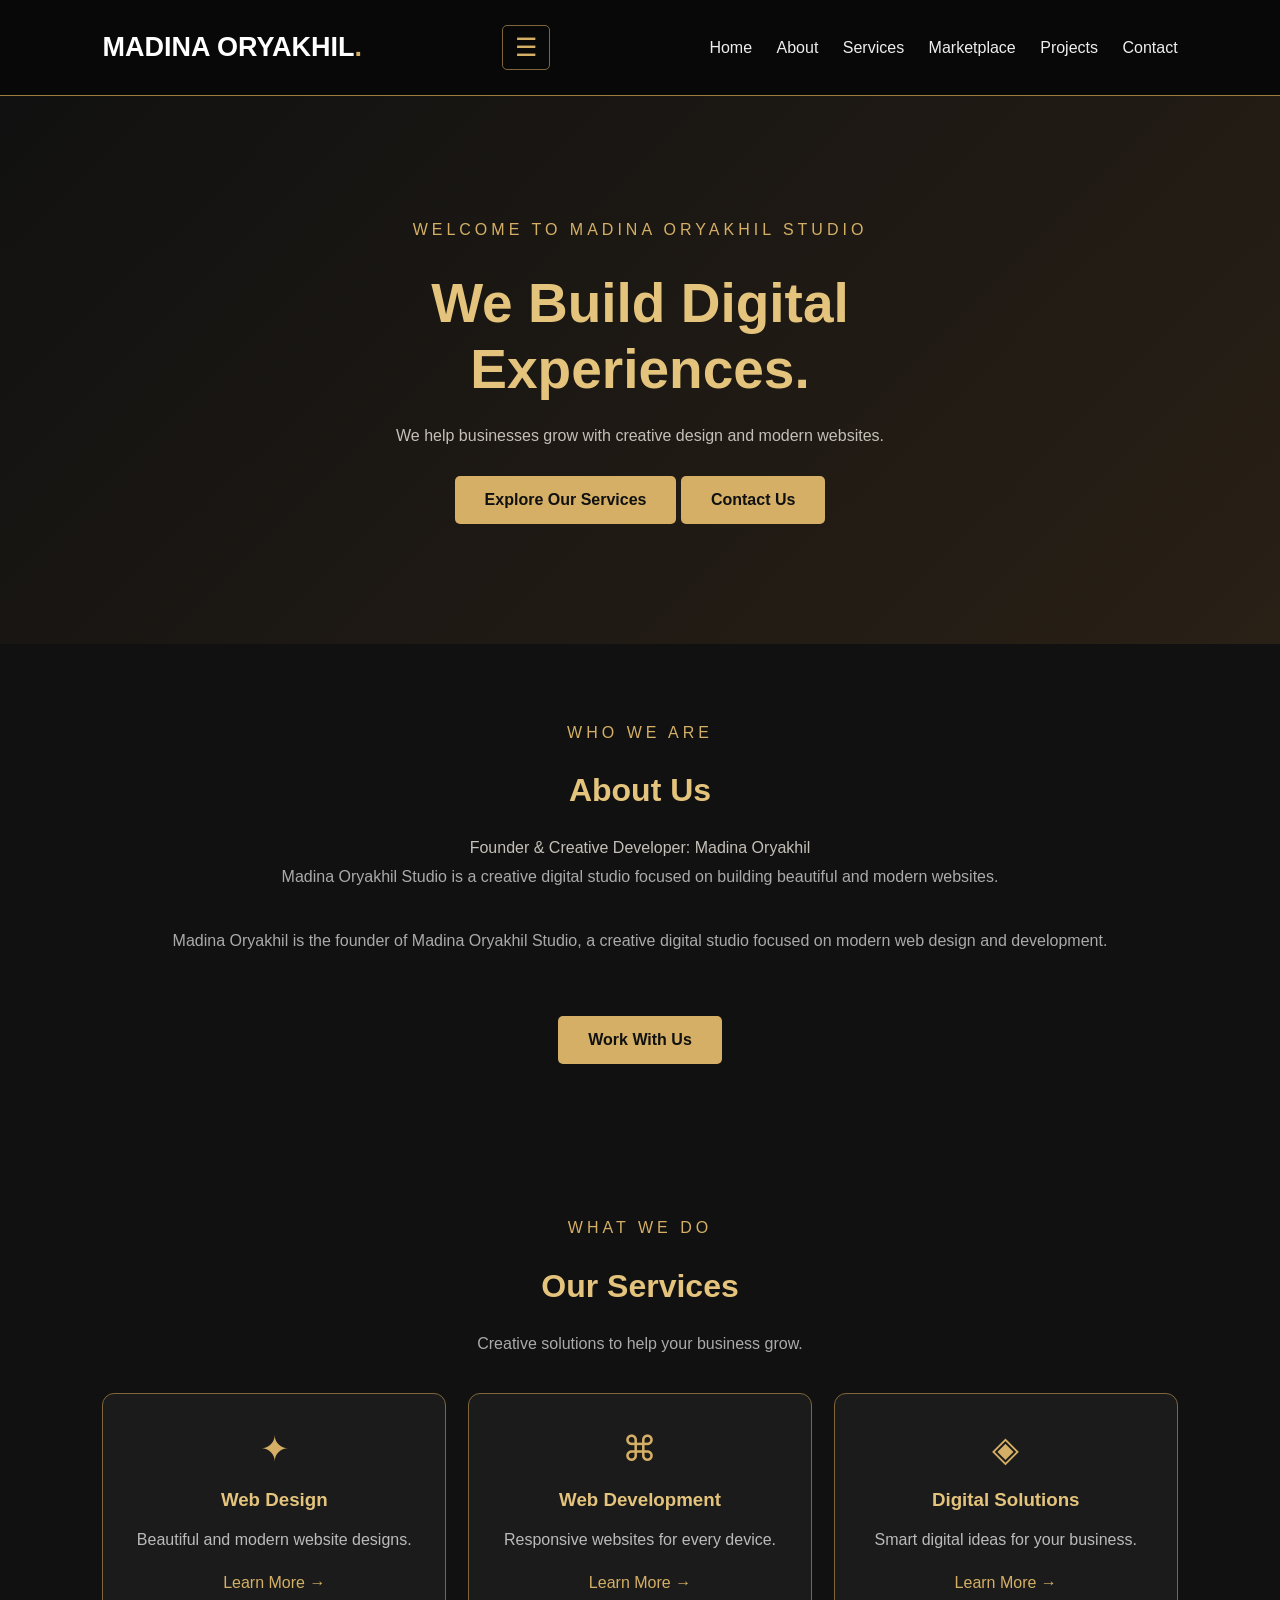
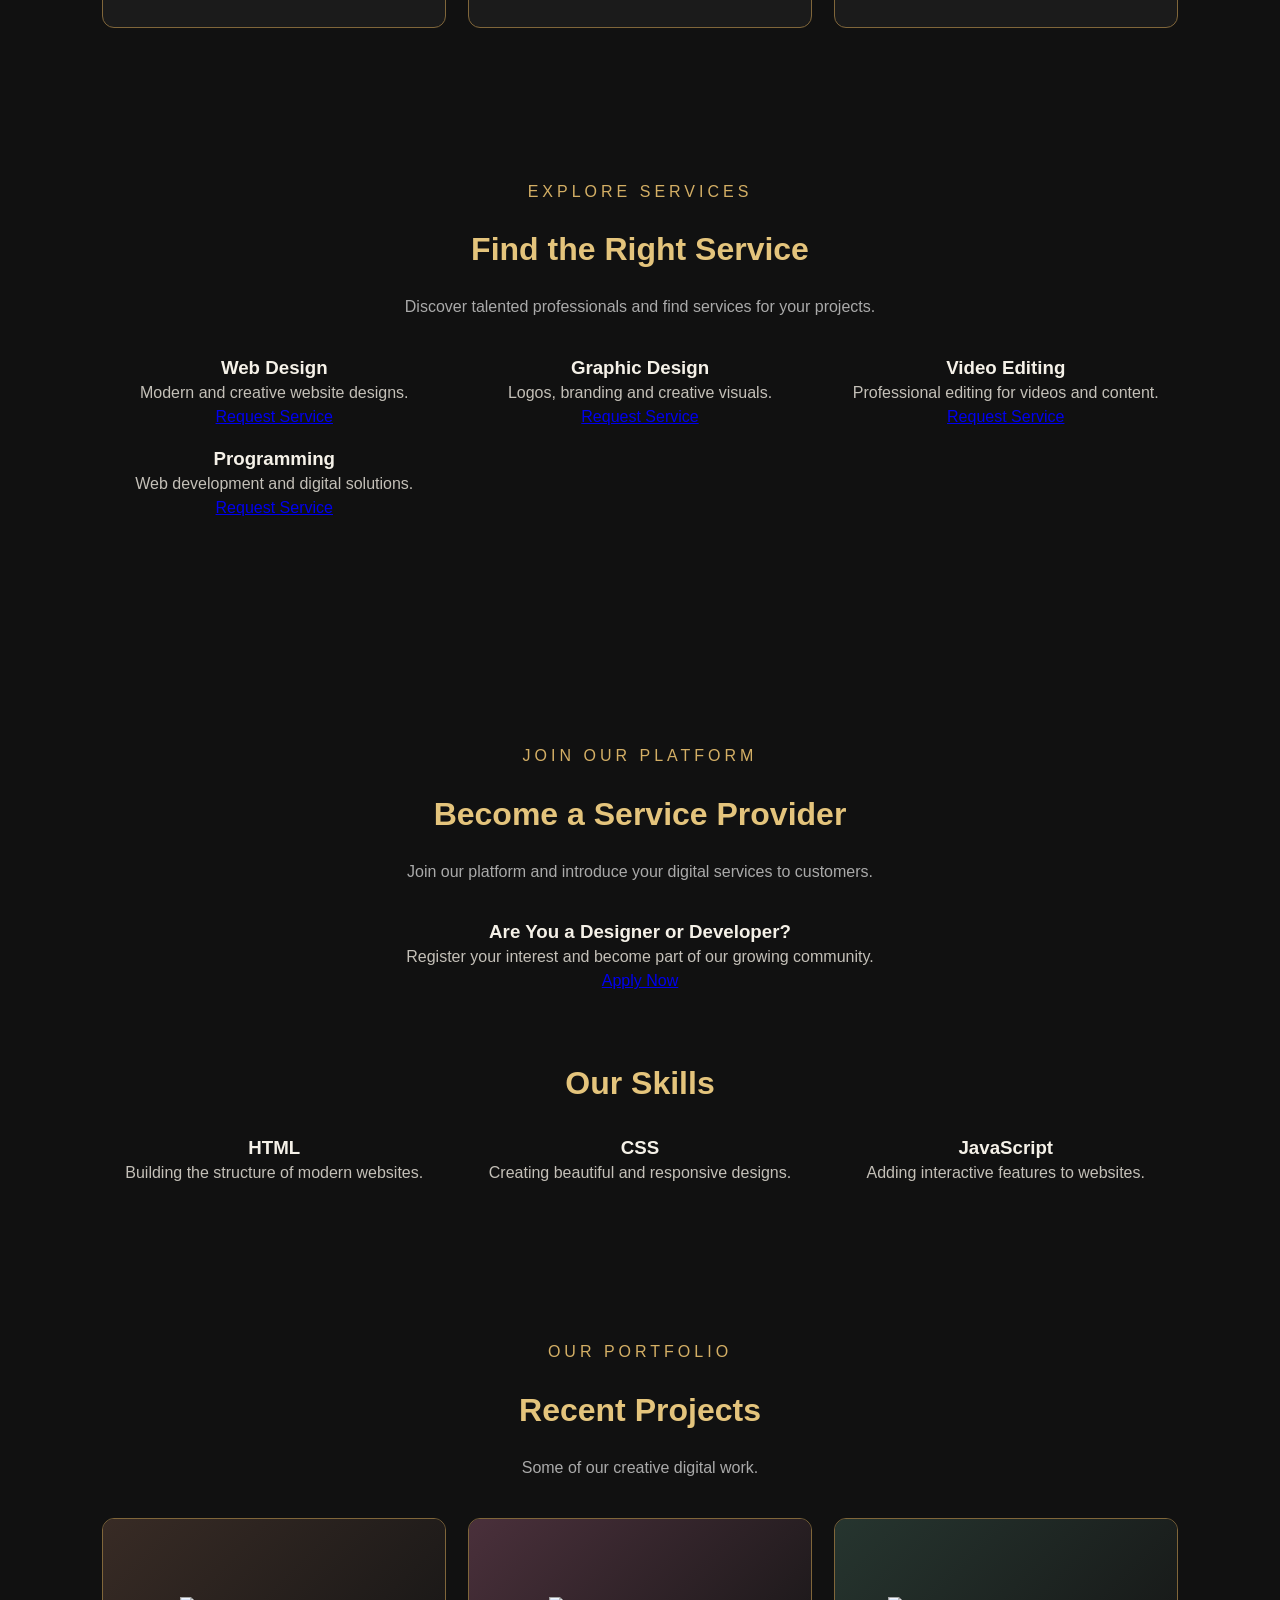
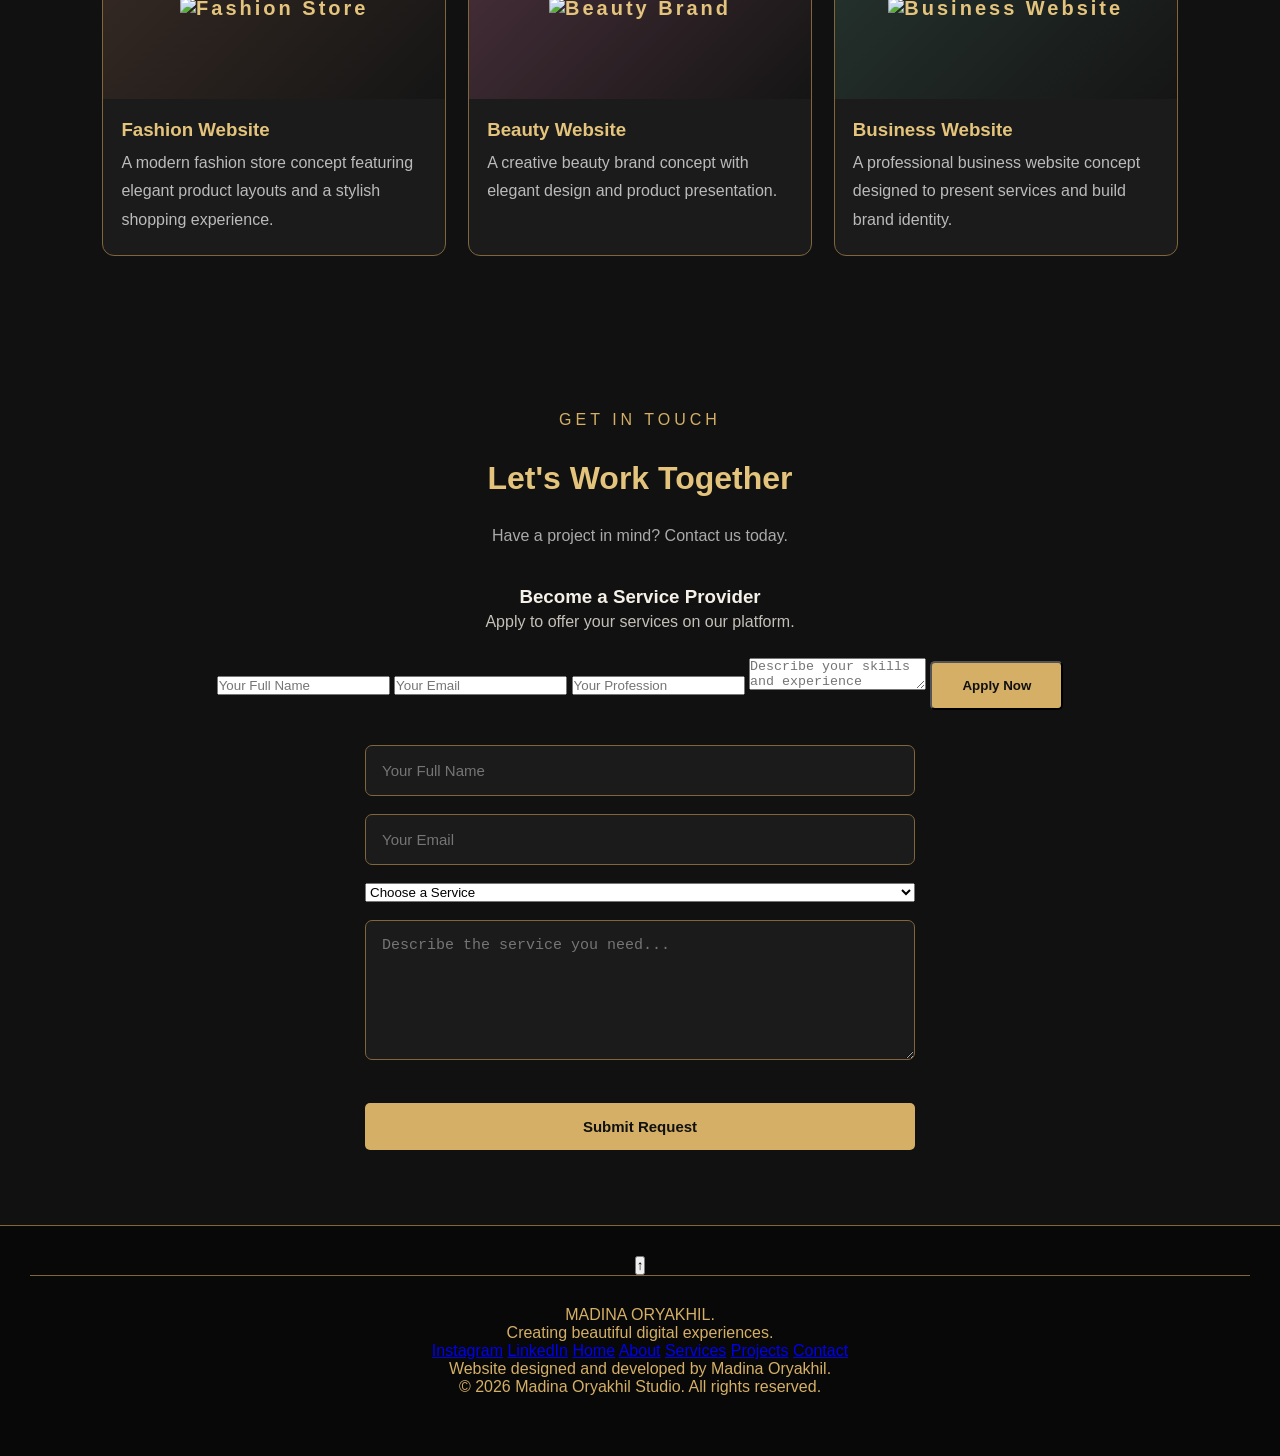
==== commit fcf841c7: "Update index.html" ====
--- a/index.html
+++ b/index.html
@@ -146,6 +146,27 @@
   </div>
 </section>
      <section id="skills">
+       <!-- PROVIDER REGISTRATION -->
+<section id="provider">
+  <p class="subtitle">JOIN OUR PLATFORM</p>
+  <h2>Become a Service Provider</h2>
+  <div class="gold-line"></div>
+
+  <p class="section-description">
+    Join our platform and introduce your digital services to customers.
+  </p>
+
+  <div class="provider-box">
+    <h3>Are You a Designer or Developer?</h3>
+    <p>
+      Register your interest and become part of our growing community.
+    </p>
+
+    <a href="#provider-contact" class="service-btn">
+      Apply Now
+    </a>
+  </div>
+</section>
   <h2>Our Skills</h2>
   <div class="gold-line"></div>
 
@@ -243,6 +264,33 @@
       <p class="section-description">
         Have a project in mind? Contact us today.
       </p>
+      <div id="provider-contact" class="provider-form">
+  <h3>Become a Service Provider</h3>
+  <p>Apply to offer your services on our platform.</p>
+
+  <form action="https://formspree.io/f/xeagkvqg" method="POST">
+
+    <input type="hidden" name="form_type"
+      value="Provider Registration">
+
+    <input type="text" name="provider_name"
+      placeholder="Your Full Name" required>
+
+    <input type="email" name="provider_email"
+      placeholder="Your Email" required>
+
+    <input type="text" name="profession"
+      placeholder="Your Profession" required>
+
+    <textarea name="experience"
+      placeholder="Describe your skills and experience"
+      required></textarea>
+
+    <button type="submit" class="button">
+      Apply Now
+    </button>
+  </form>
+</div>
 
       <form id="contactForm"
   action="https://formspree.io/f/xeagkvqg"
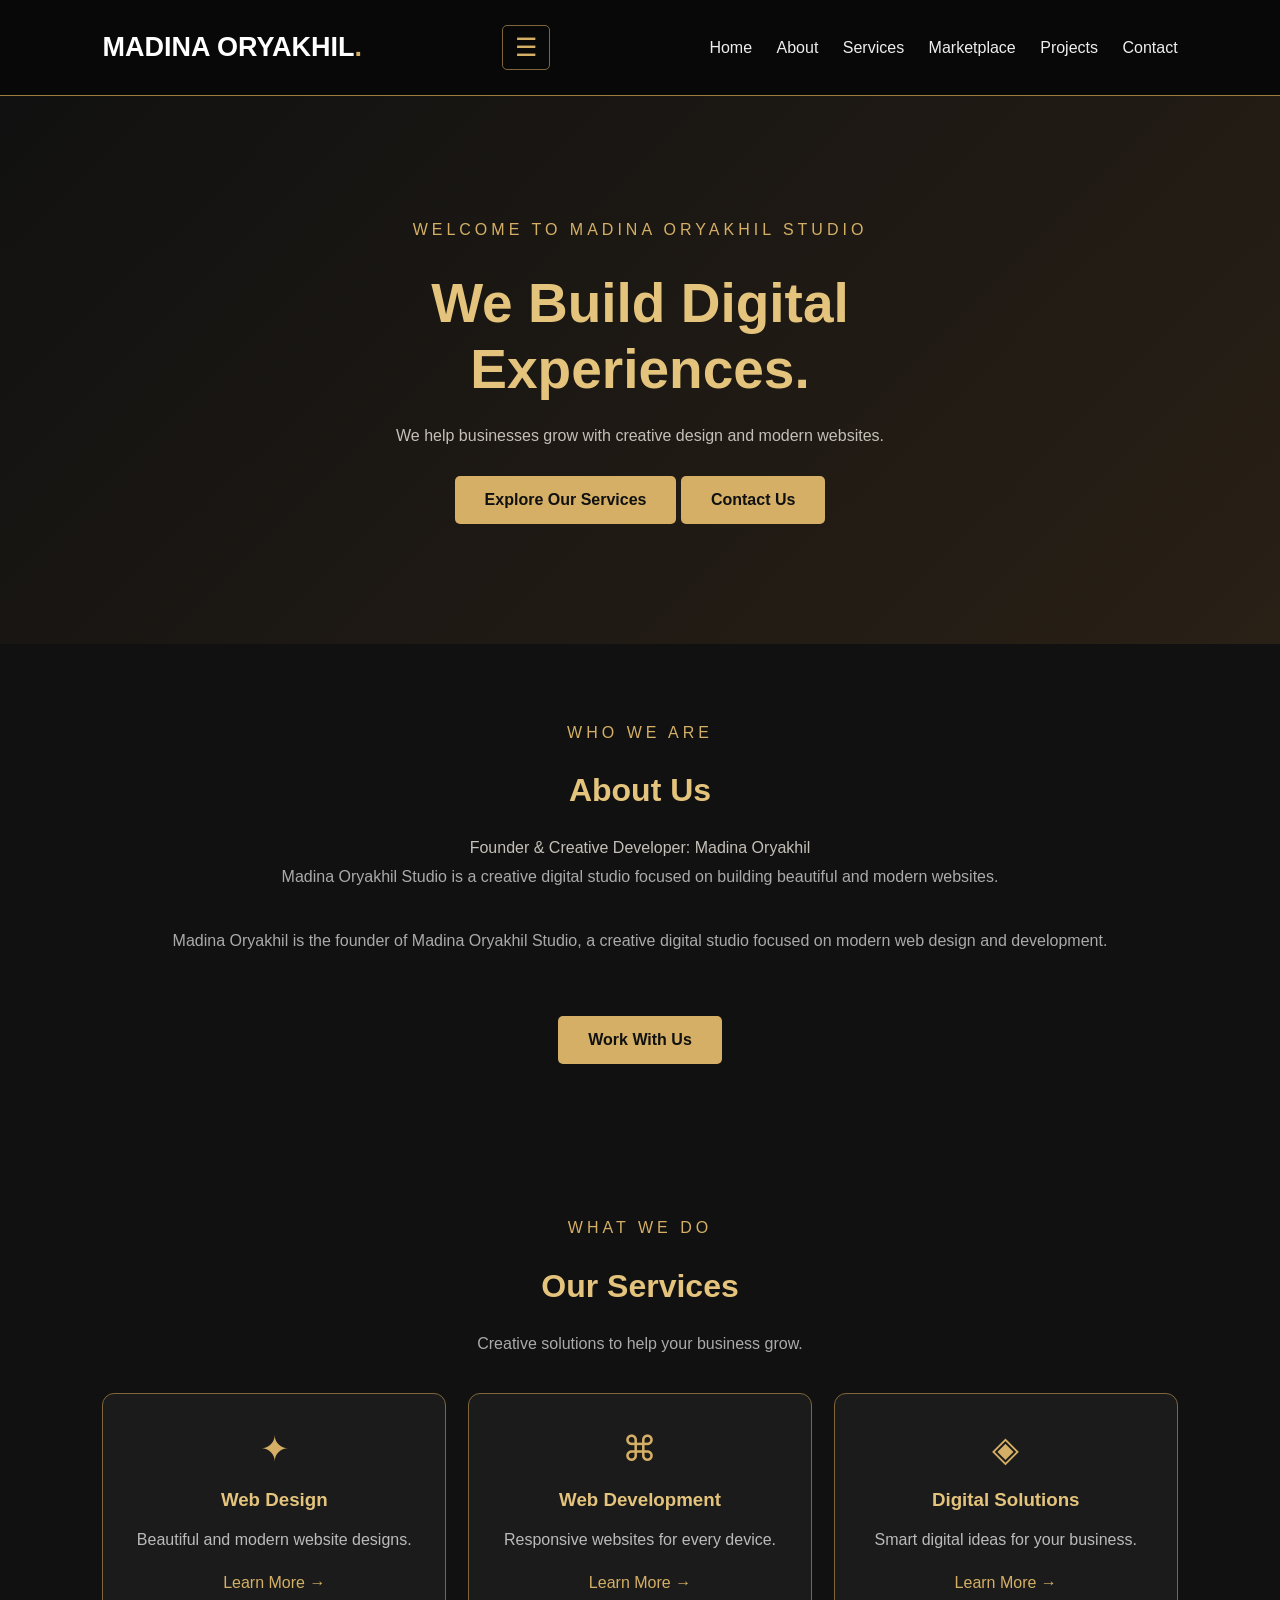
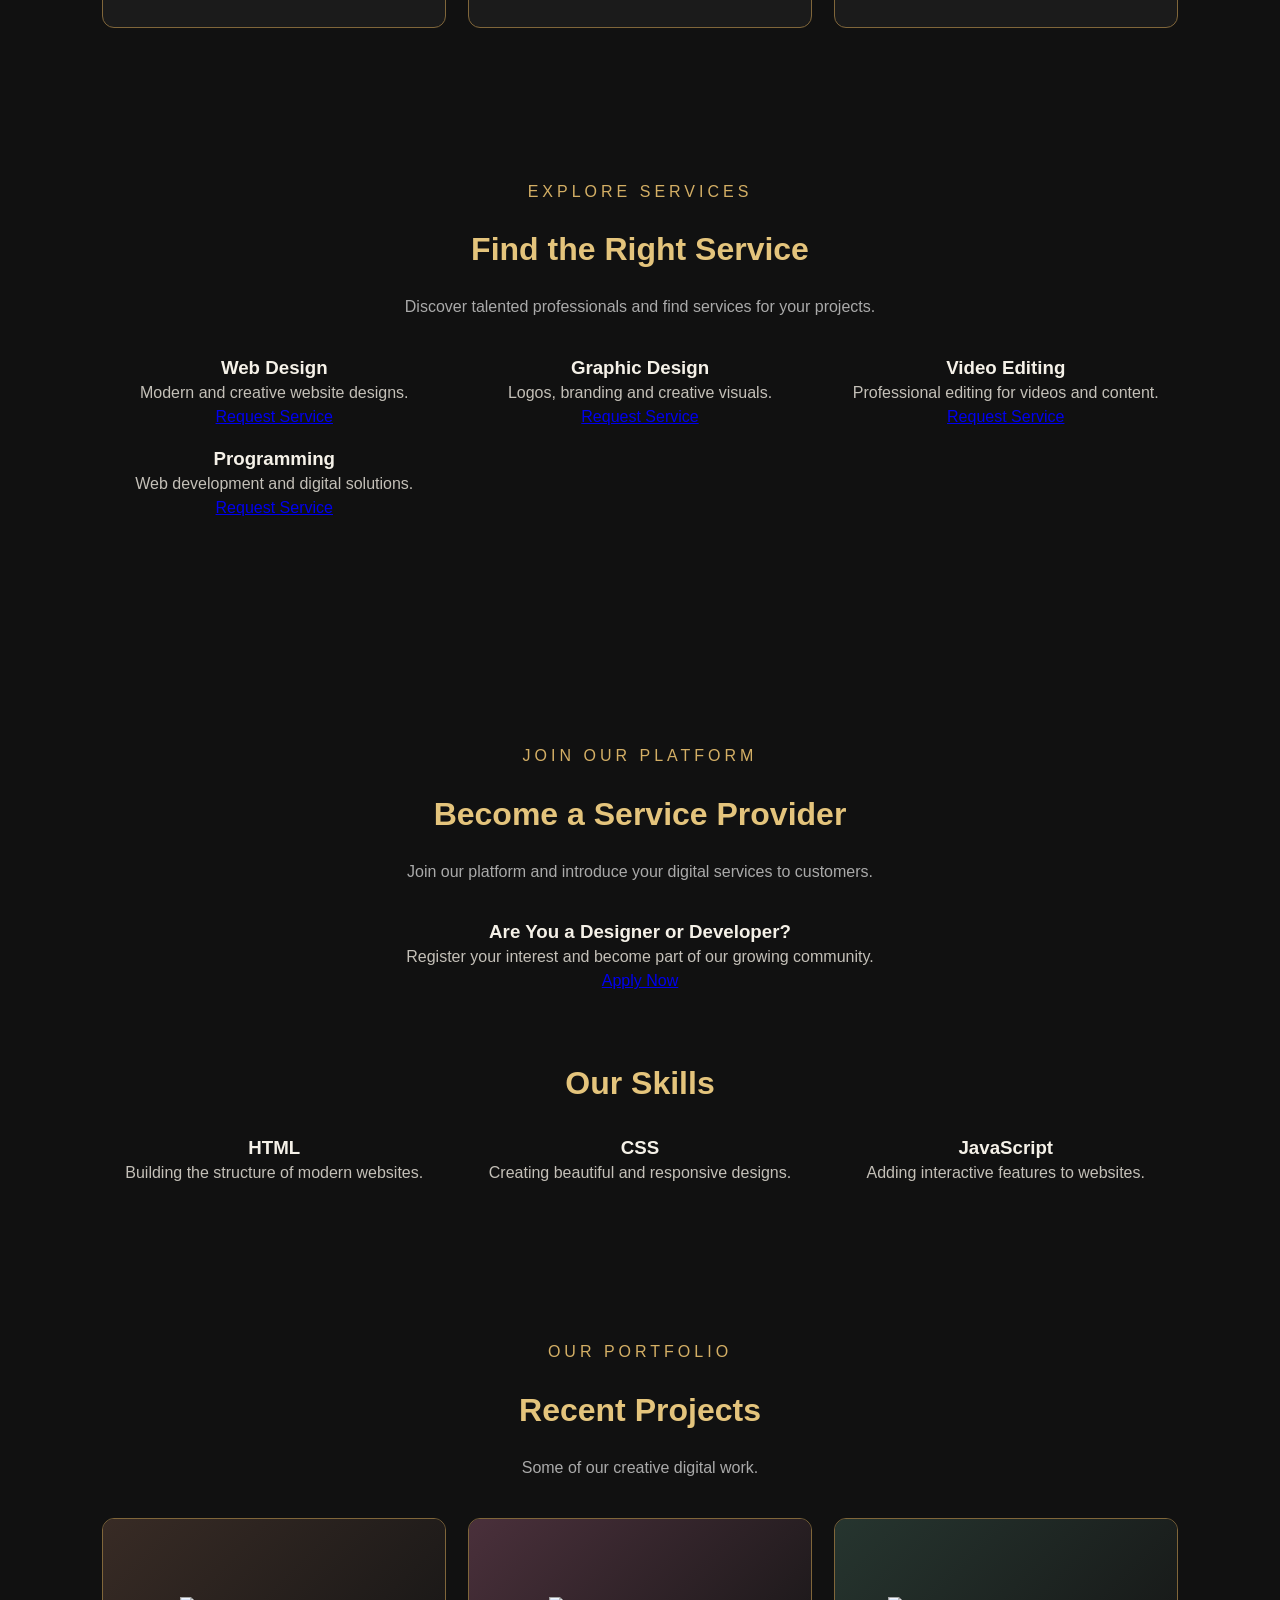
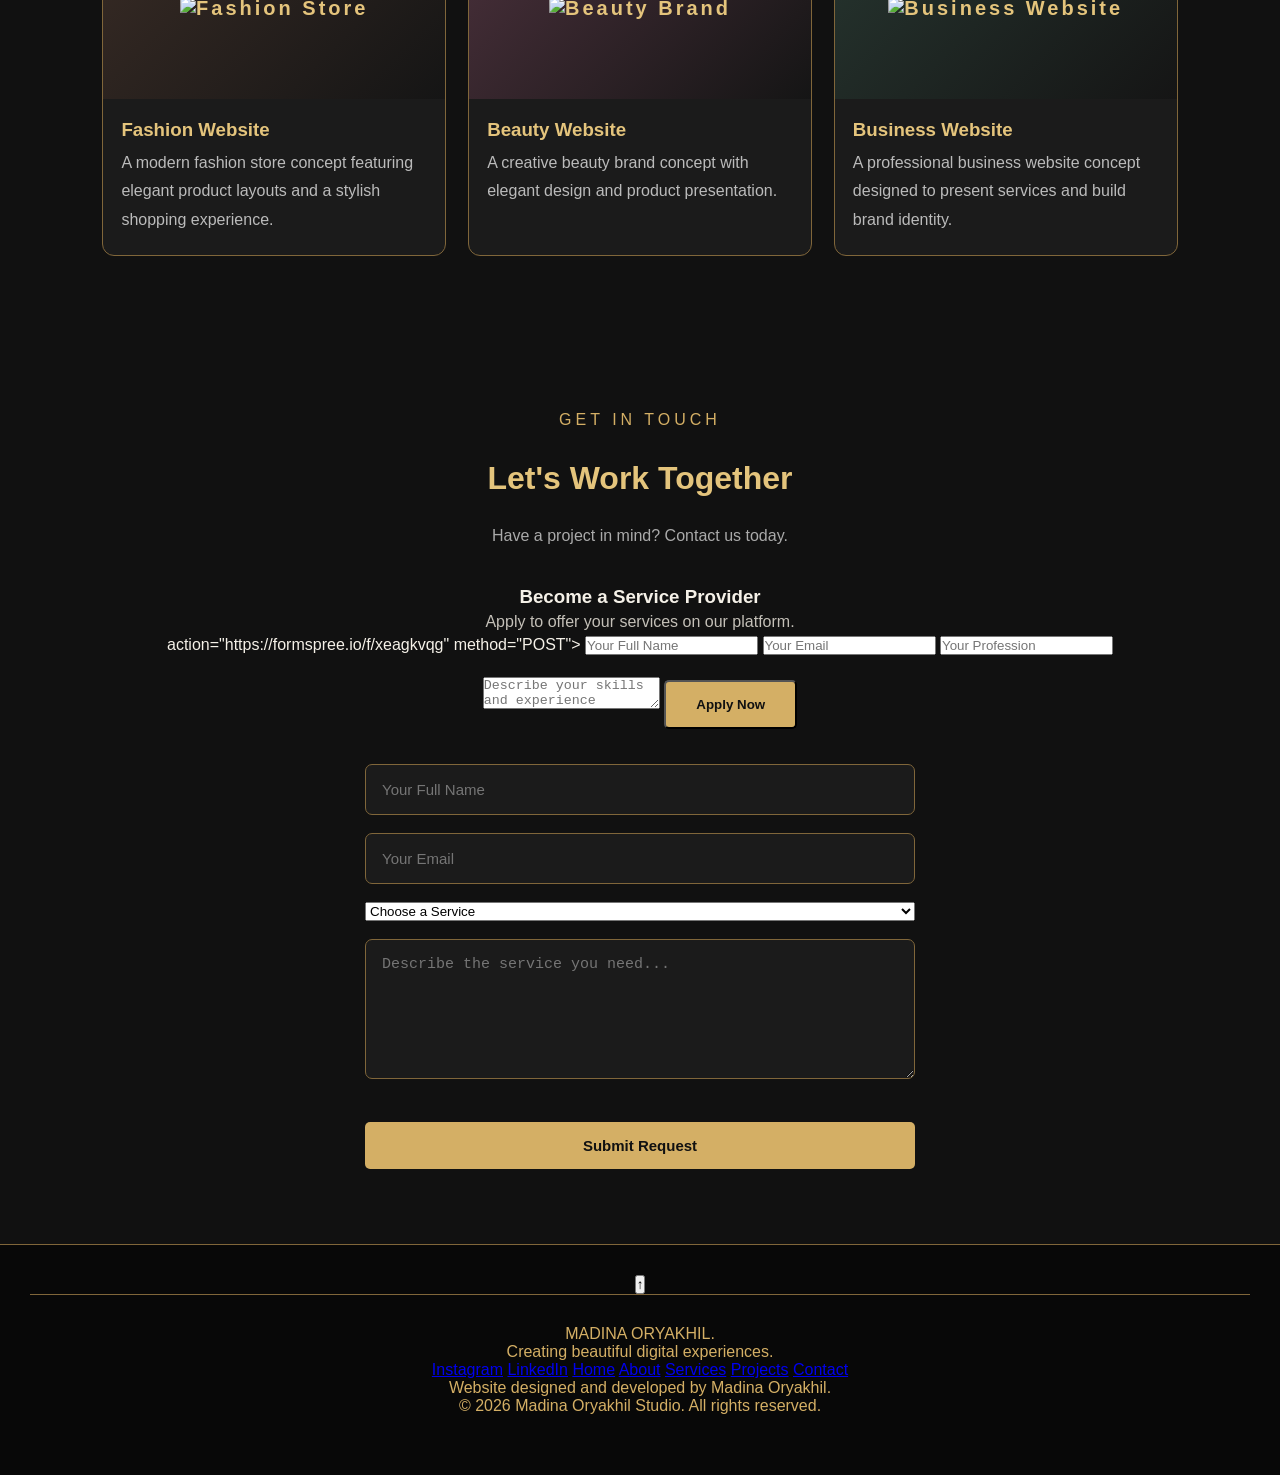
==== commit 7183a995: "Update index.html" ====
--- a/index.html
+++ b/index.html
@@ -268,7 +268,10 @@
   <h3>Become a Service Provider</h3>
   <p>Apply to offer your services on our platform.</p>
 
-  <form action="https://formspree.io/f/xeagkvqg" method="POST">
+  <form id="providerForm"
+    <p id="providerMessage"></p>
+ action="https://formspree.io/f/xeagkvqg"
+ method="POST">
 
     <input type="hidden" name="form_type"
       value="Provider Registration">
@@ -415,6 +418,29 @@
     formMessage.textContent = "Oops! Something went wrong. Please try again.";
   }
 });
+   const providerForm = document.getElementById("providerForm");
+const providerMessage = document.getElementById("providerMessage");
+
+providerForm.addEventListener("submit", async function(event) {
+  event.preventDefault();
+
+  const response = await fetch(providerForm.action, {
+    method: "POST",
+    body: new FormData(providerForm),
+    headers: {
+      Accept: "application/json"
+    }
+  });
+
+  if (response.ok) {
+    providerMessage.textContent =
+      "Thank you! Your application has been submitted successfully.";
+    providerForm.reset();
+  } else {
+    providerMessage.textContent =
+      "Something went wrong. Please try again.";
+  }
+});
 </script> 
 </body>
 </html>
--- a/style.css
+++ b/style.css
@@ -748,5 +748,38 @@
   background: transparent;
   color: #d4af65;
   border: 1px solid #d4af65;
+}/* PROVIDER REGISTRATION */
+.provider-form {
+  max-width: 600px;
+  margin: 50px auto;
+  padding: 30px;
+  background: #171717;
+  border: 1px solid #d4af65;
+  border-radius: 10px;
+}
+
+.provider-form h3 {
+  color: #d4af65;
+  margin-bottom: 15px;
+}
+
+.provider-form p {
+  margin-bottom: 20px;
+  color: #f5f1e8;
+}
+
+.provider-form input,
+.provider-form textarea {
+  width: 100%;
+  margin-bottom: 15px;
+  padding: 14px;
+  background: #111;
+  color: white;
+  border: 1px solid #80663a;
+  border-radius: 5px;
+}
+
+.provider-form textarea {
+  min-height: 120px;
 }
   
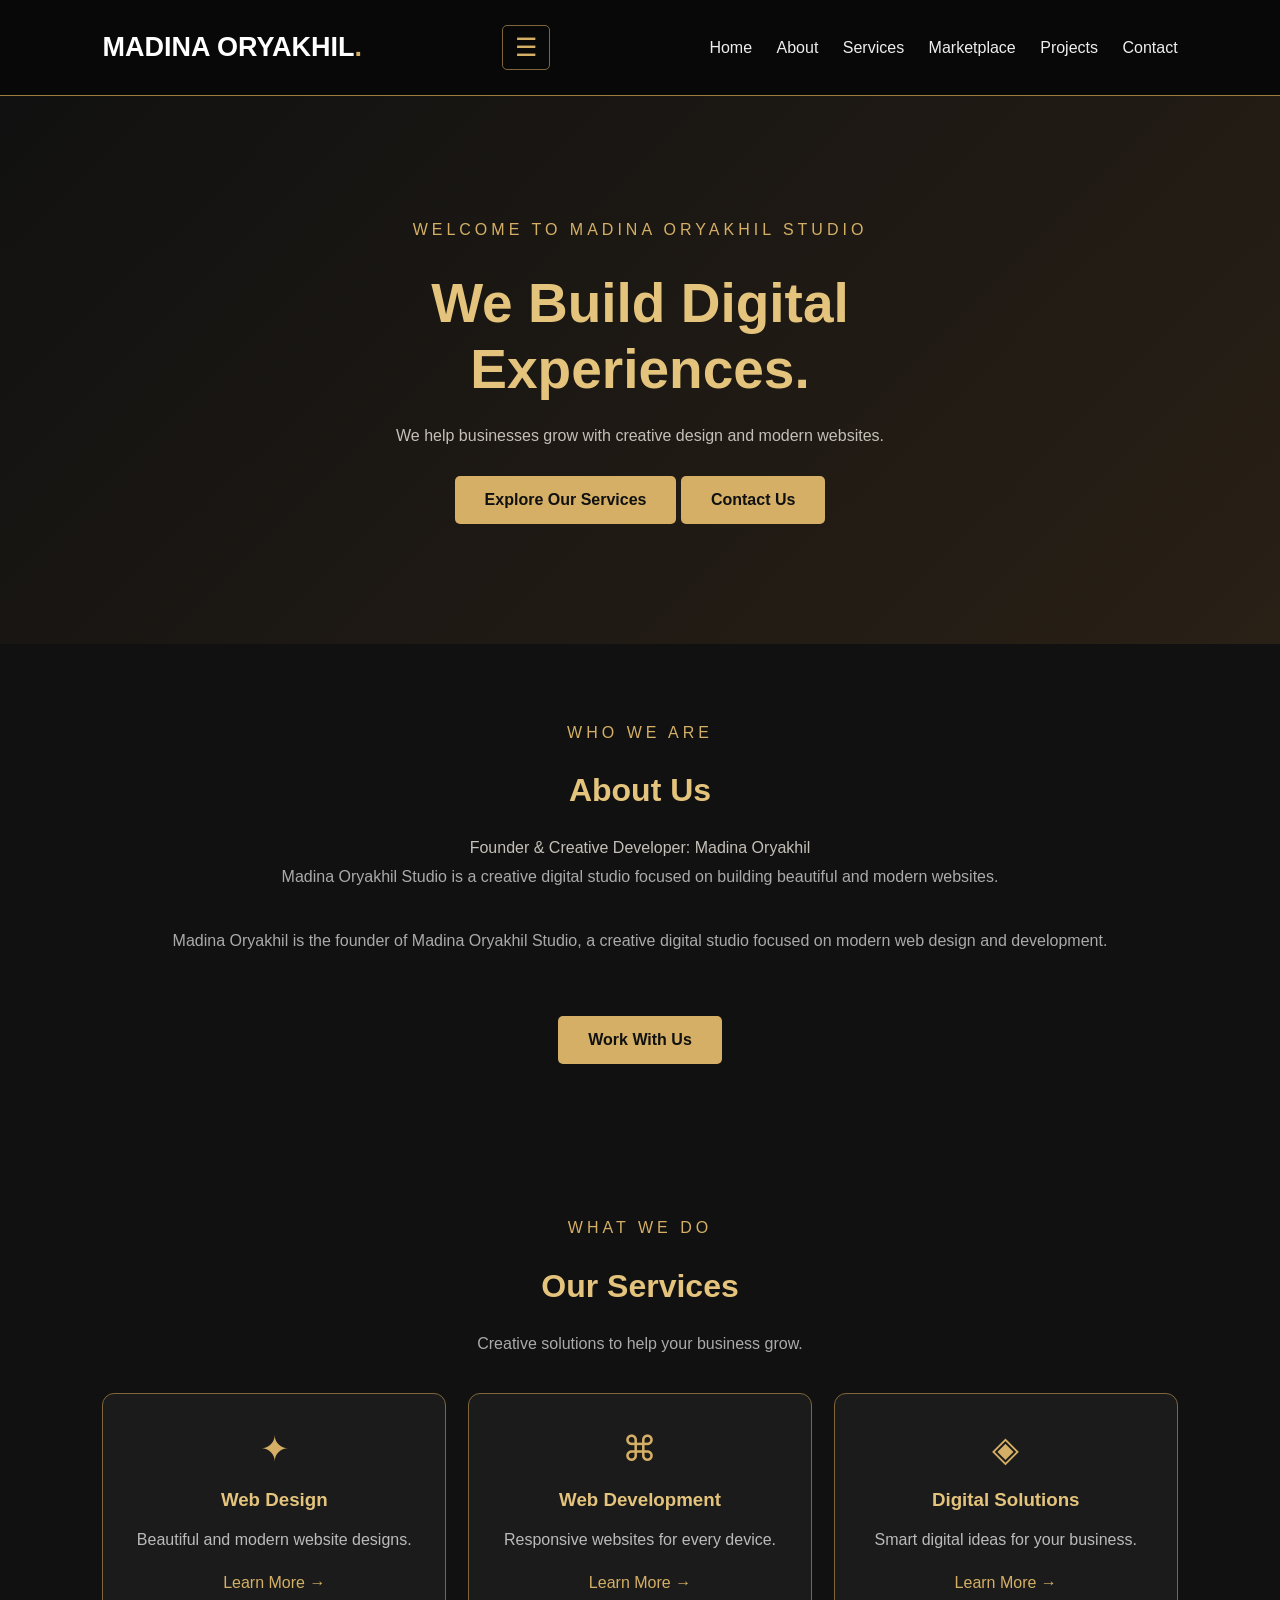
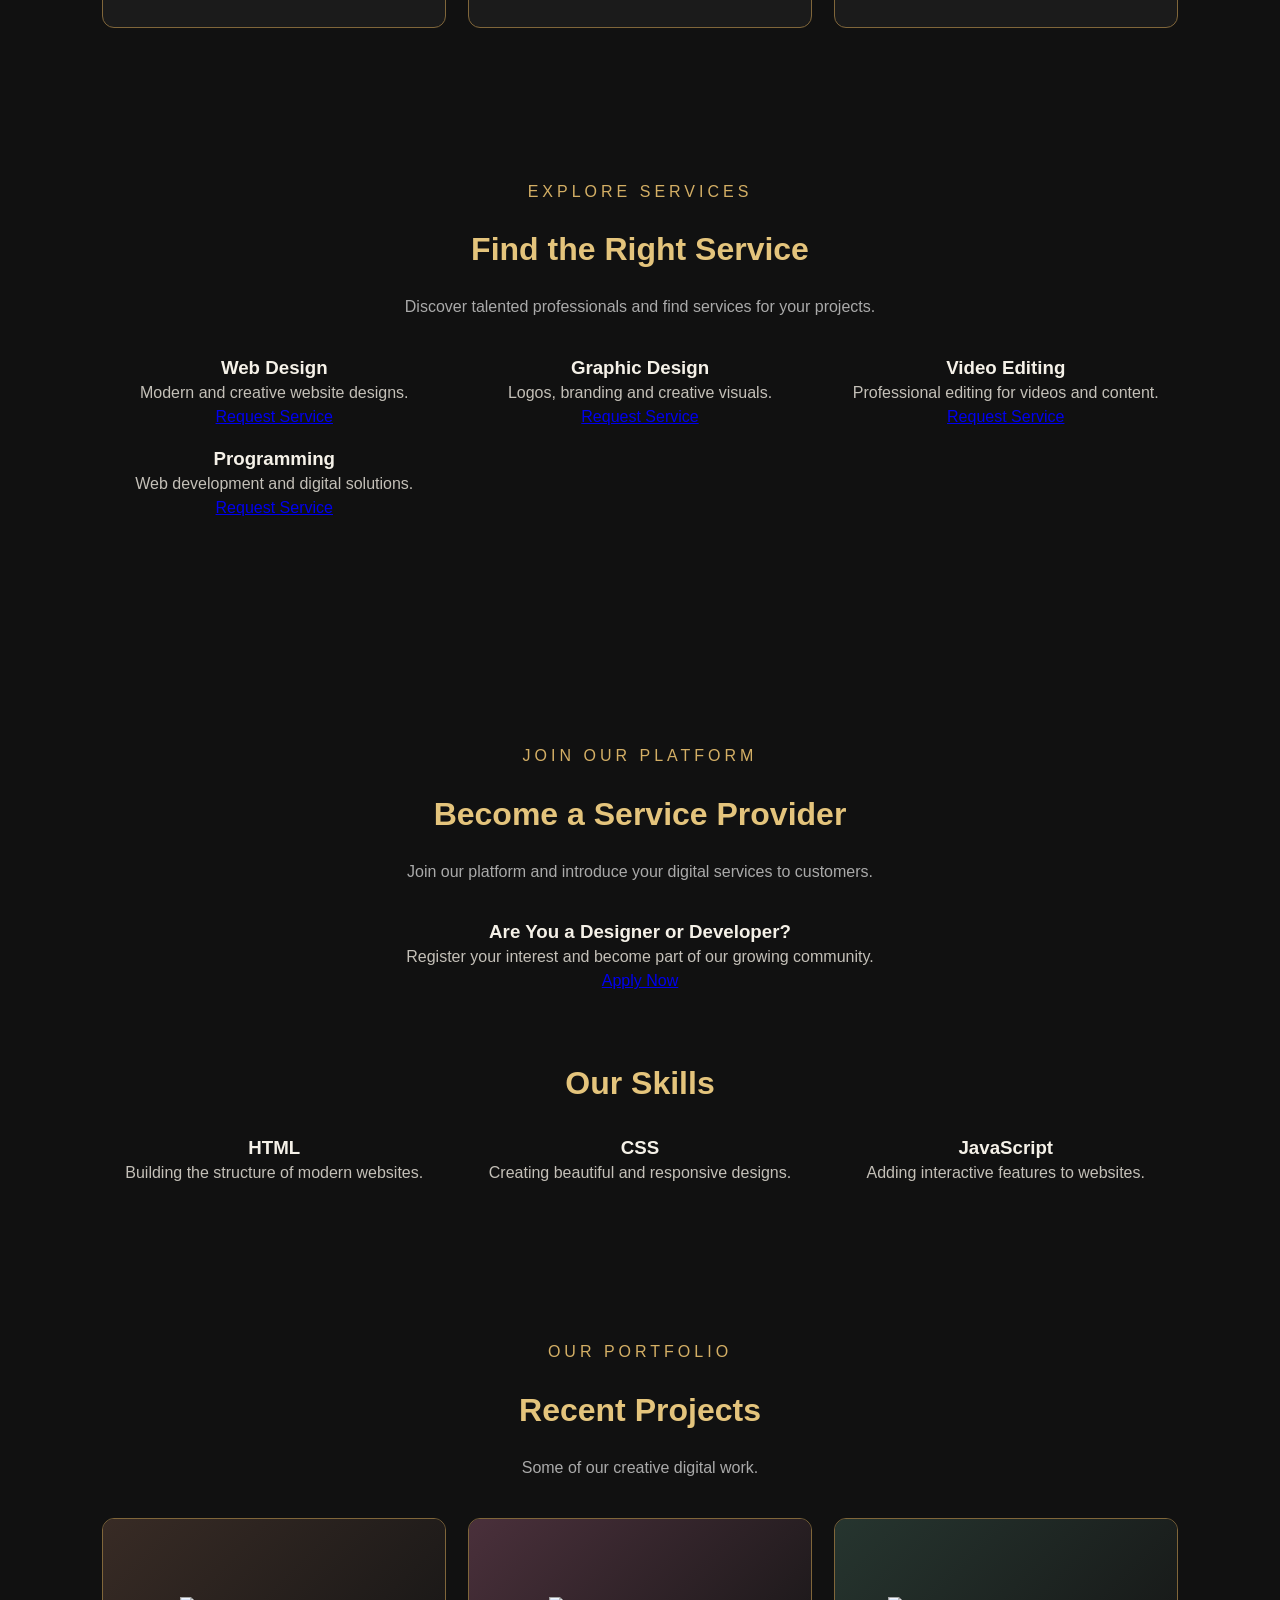
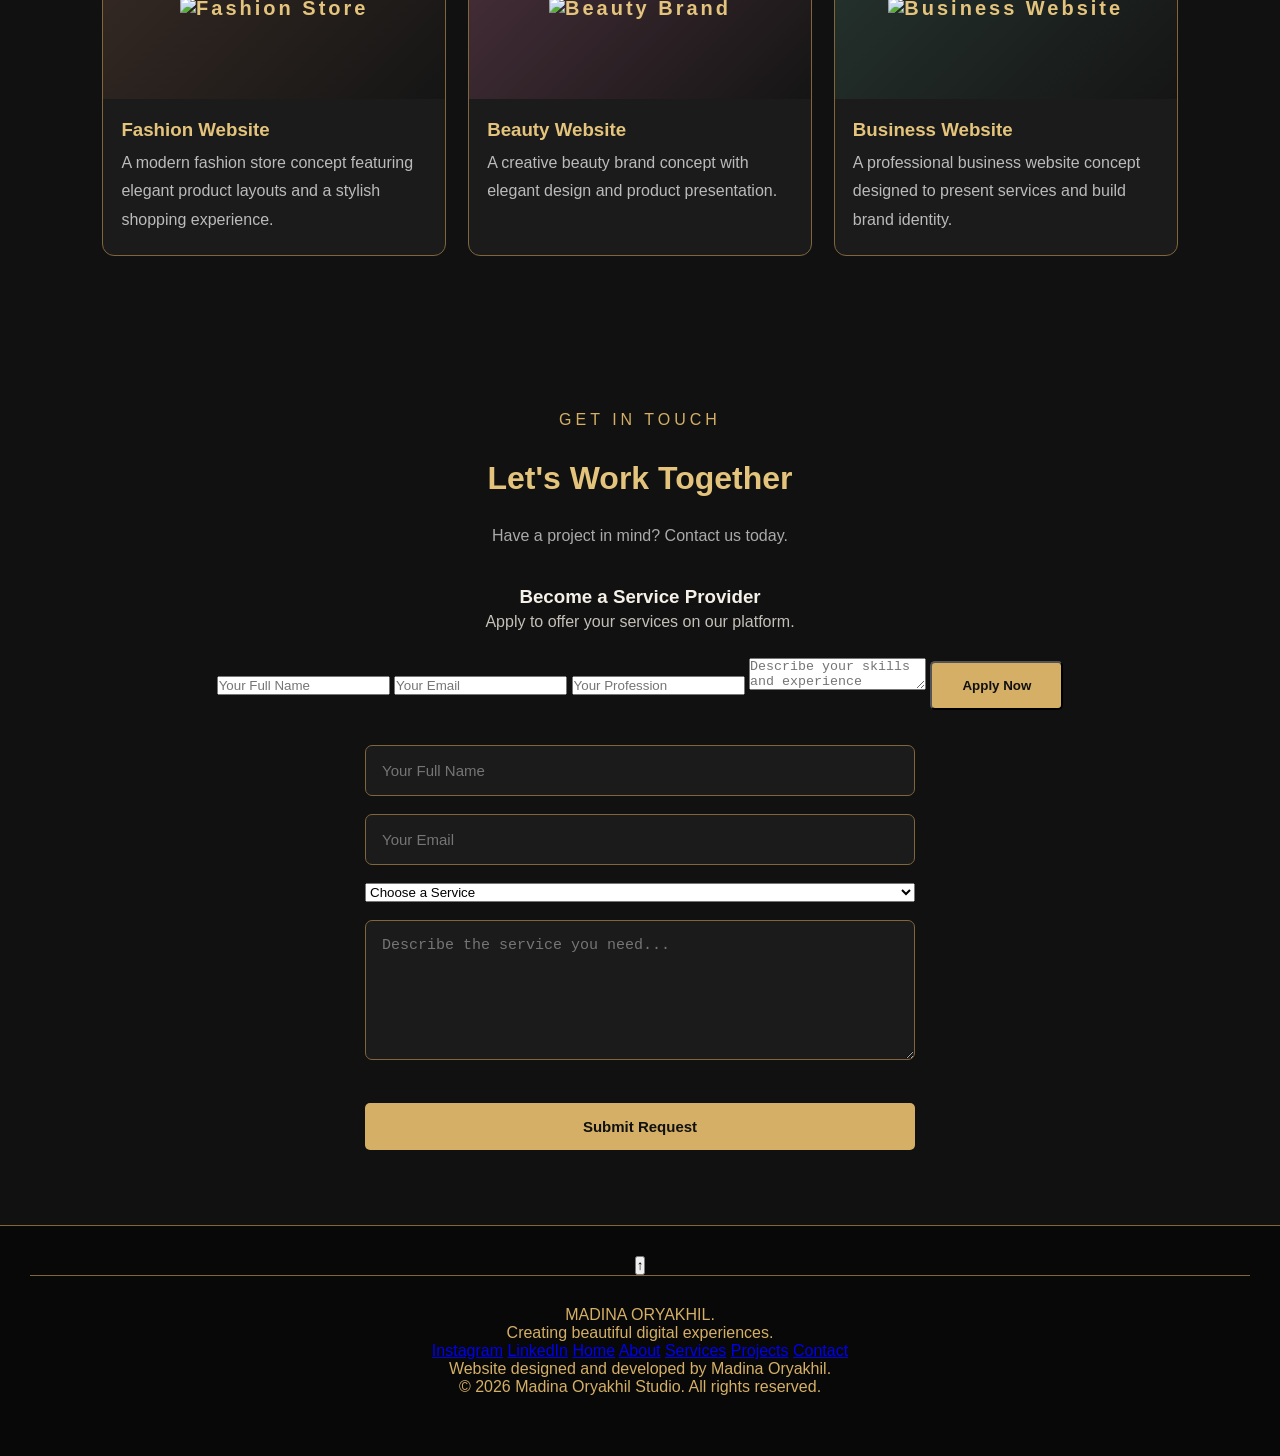
==== commit 67ad17e8: "Update index.html" ====
--- a/index.html
+++ b/index.html
@@ -264,14 +264,14 @@
       <p class="section-description">
         Have a project in mind? Contact us today.
       </p>
-      <div id="provider-contact" class="provider-form">
+      
+<div id="provider-contact" class="provider-form">
   <h3>Become a Service Provider</h3>
   <p>Apply to offer your services on our platform.</p>
 
   <form id="providerForm"
-    <p id="providerMessage"></p>
- action="https://formspree.io/f/xeagkvqg"
- method="POST">
+    action="https://formspree.io/f/xeagkvqg"
+    method="POST">
 
     <input type="hidden" name="form_type"
       value="Provider Registration">
@@ -293,7 +293,10 @@
       Apply Now
     </button>
   </form>
+
+  <p id="providerMessage"></p>
 </div>
+
 
       <form id="contactForm"
   action="https://formspree.io/f/xeagkvqg"
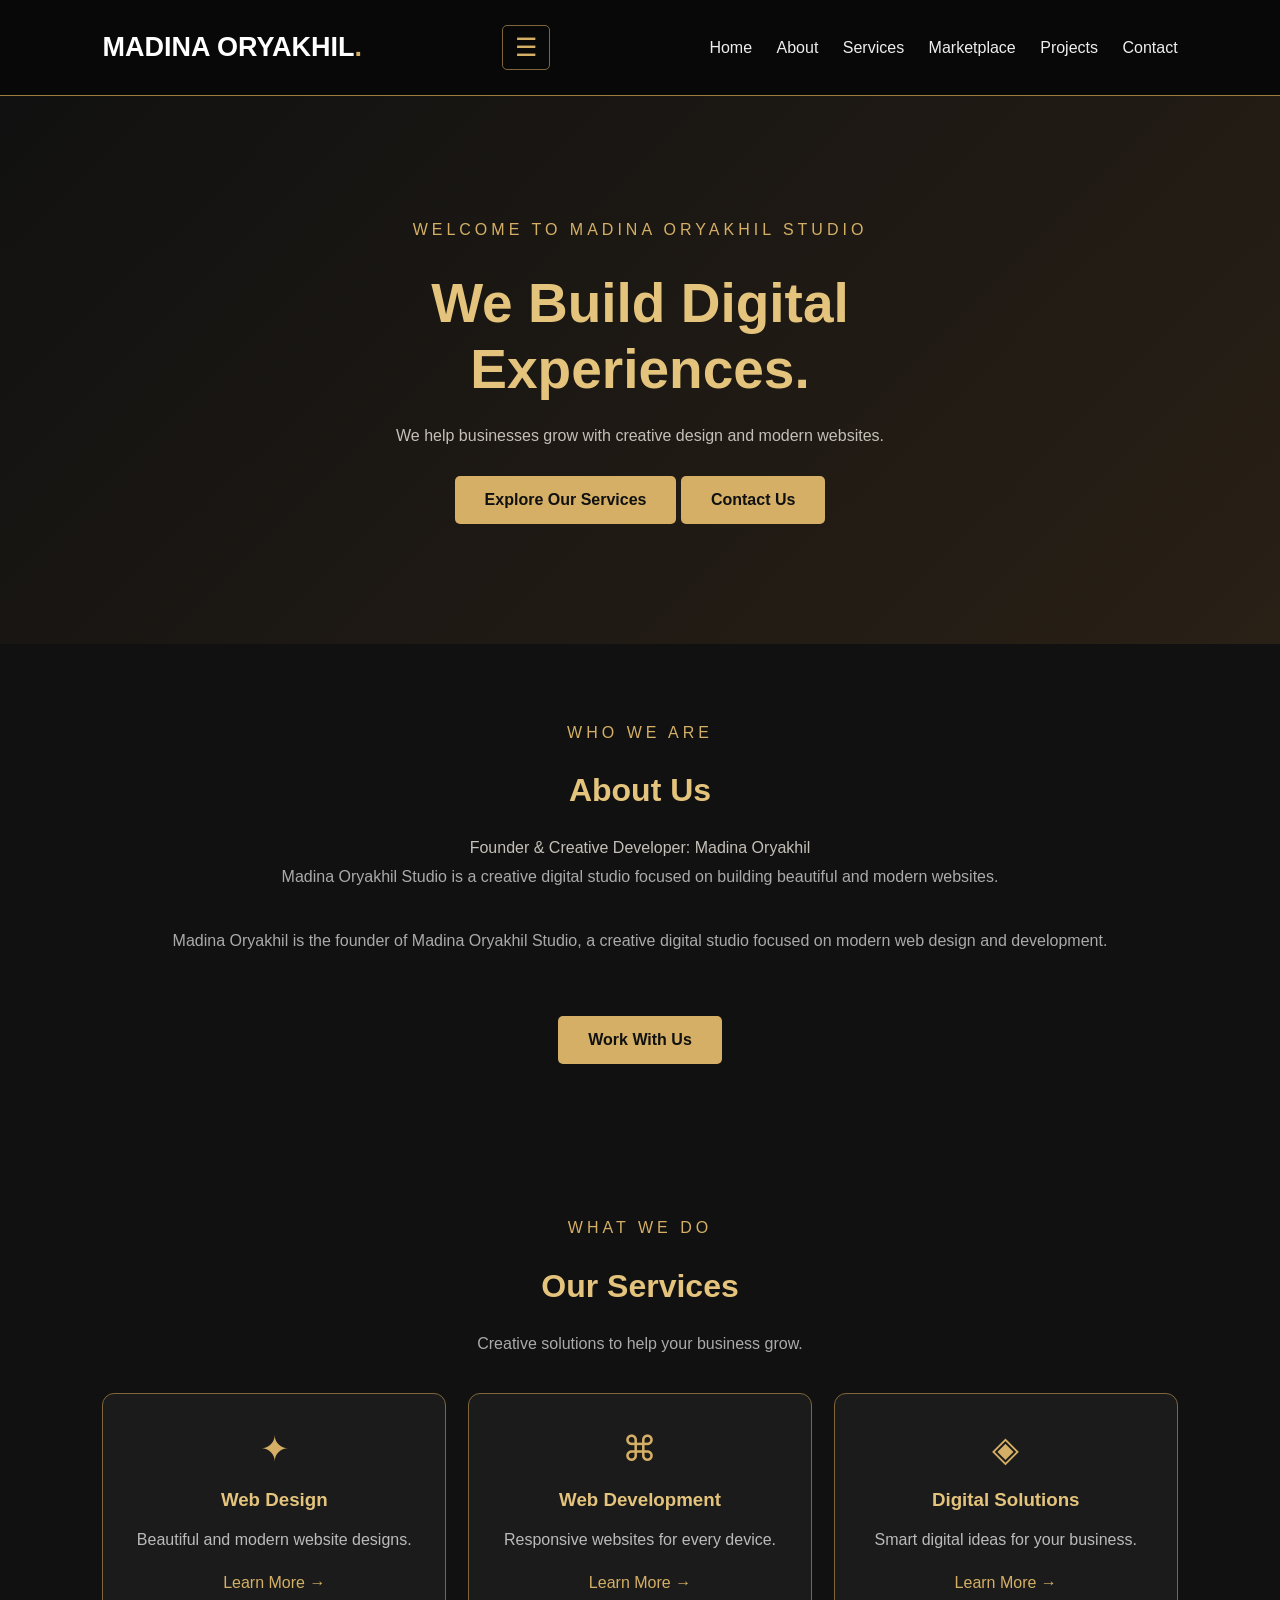
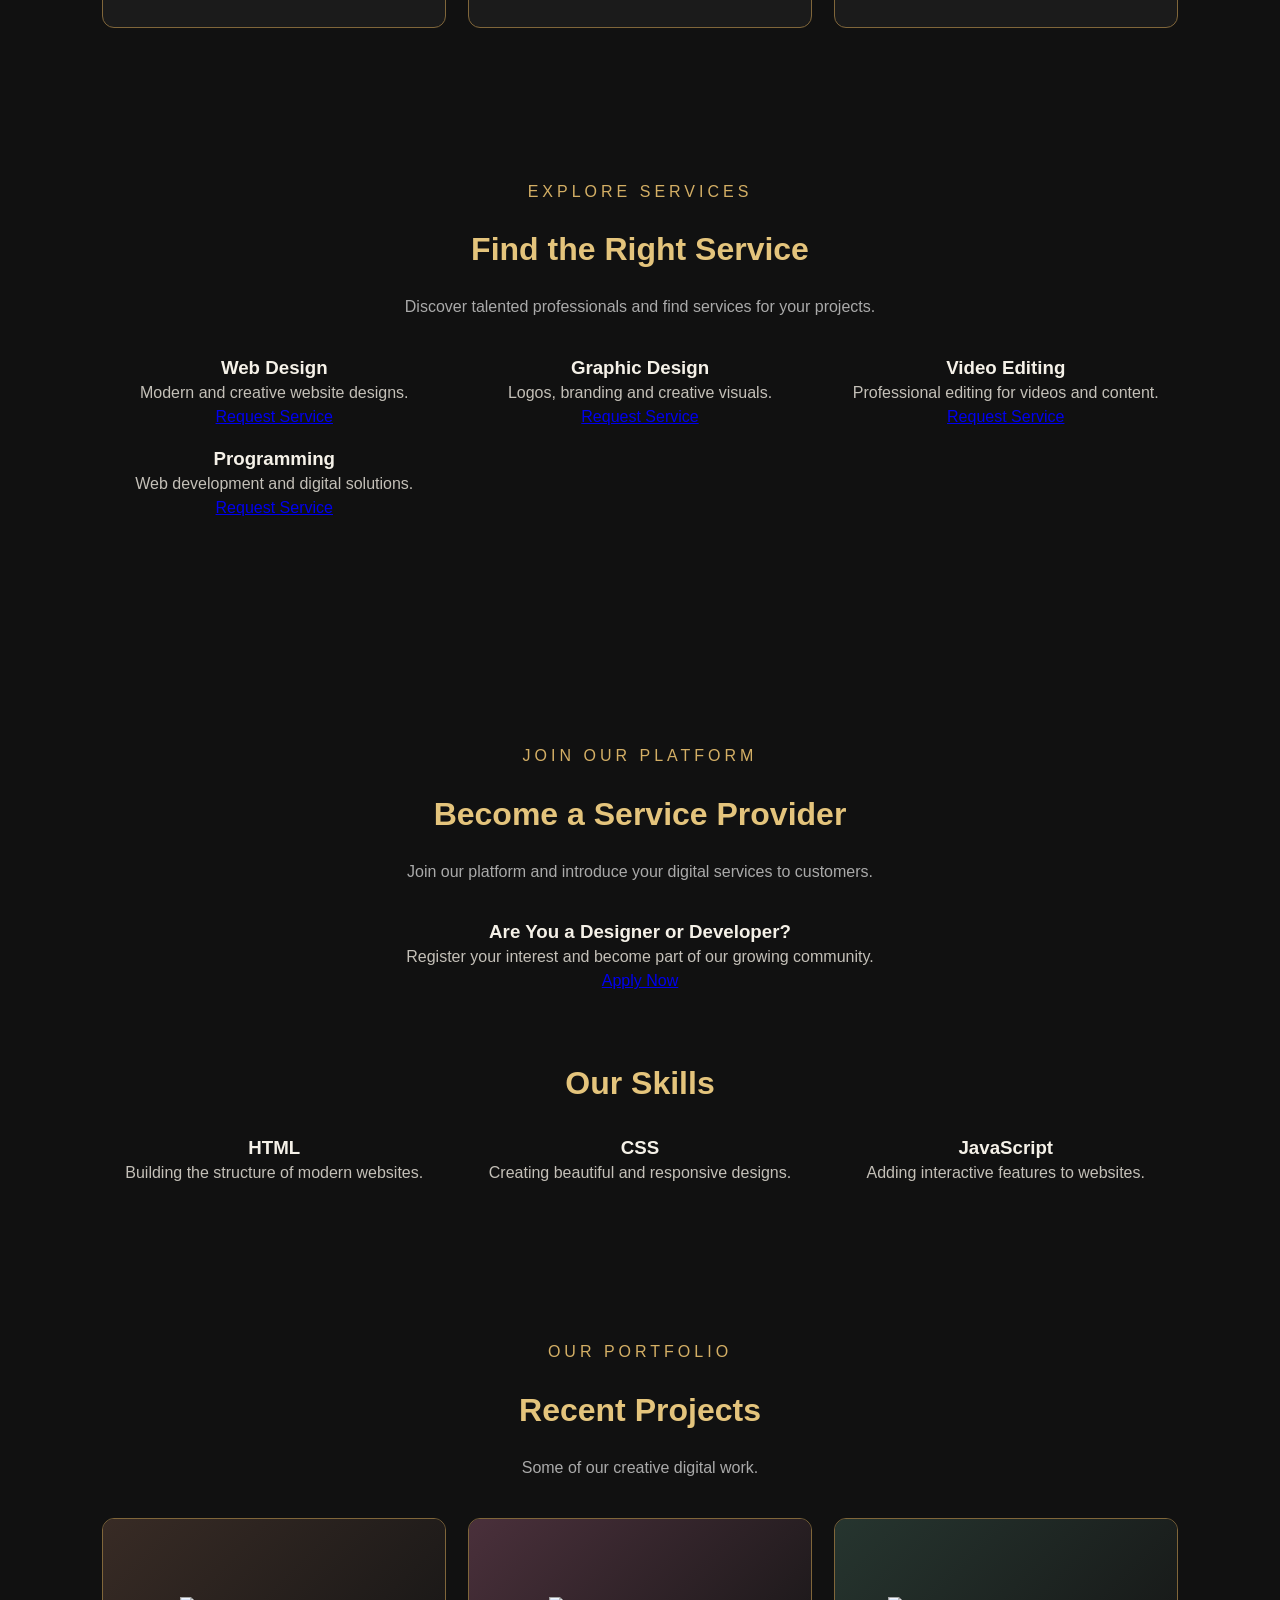
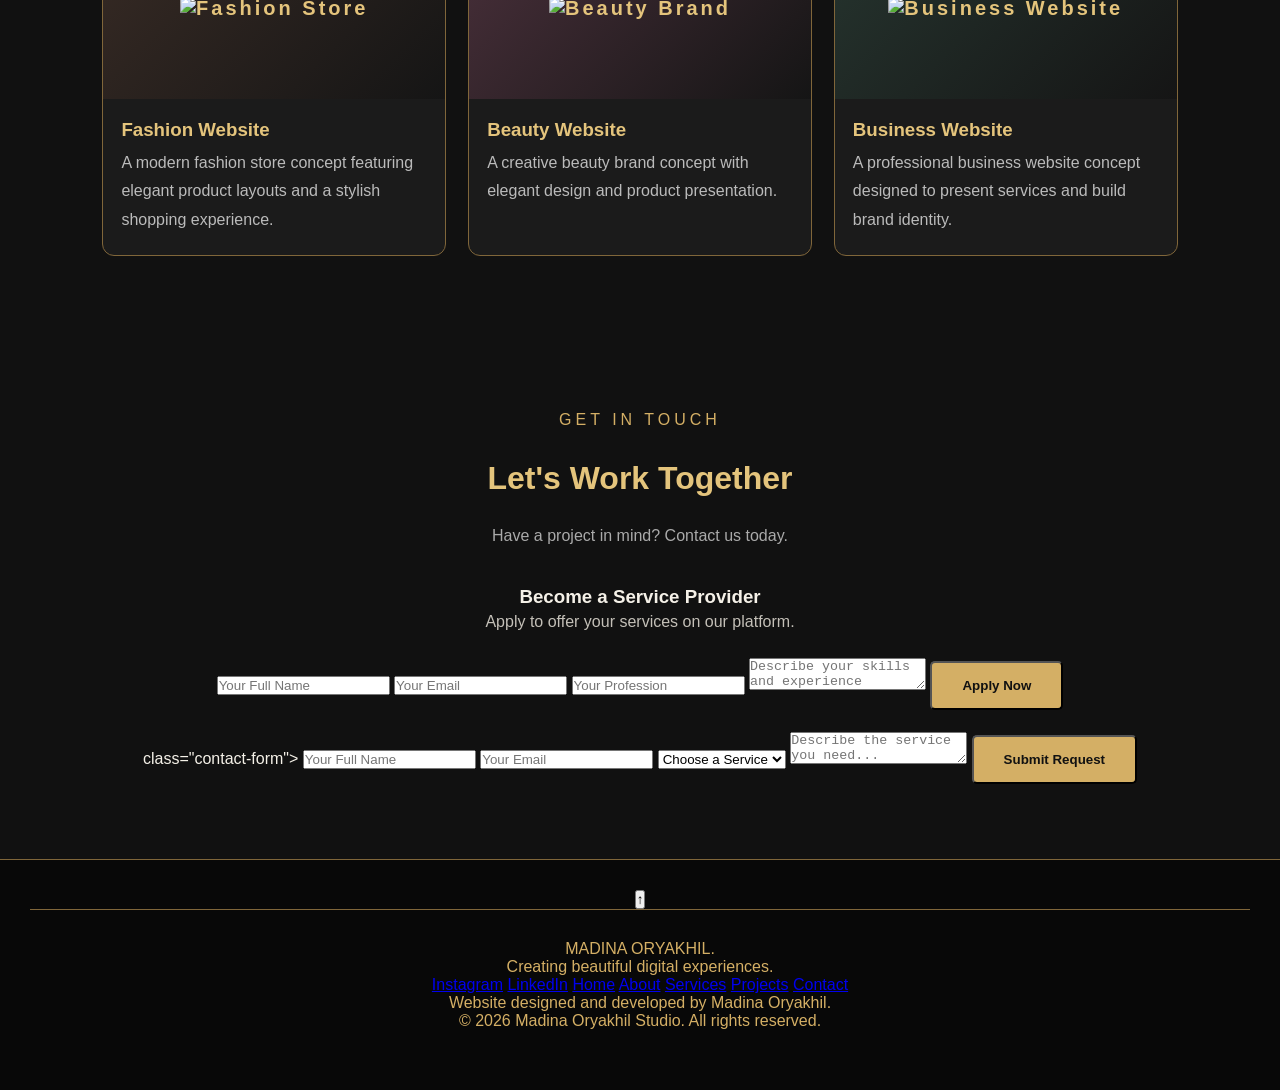
==== commit e9717c12: "Update index.html" ====
--- a/index.html
+++ b/index.html
@@ -301,6 +301,8 @@
       <form id="contactForm"
   action="https://formspree.io/f/xeagkvqg"
   method="POST"
+   <input type="hidden" name="form_type"
+  value="Customer Service Request">     
   class="contact-form">
 
   <input type="text" name="name"
@@ -421,29 +423,38 @@
     formMessage.textContent = "Oops! Something went wrong. Please try again.";
   }
 });
-   const providerForm = document.getElementById("providerForm");
+   
+const providerForm = document.getElementById("providerForm");
 const providerMessage = document.getElementById("providerMessage");
 
 providerForm.addEventListener("submit", async function(event) {
   event.preventDefault();
 
-  const response = await fetch(providerForm.action, {
-    method: "POST",
-    body: new FormData(providerForm),
-    headers: {
-      Accept: "application/json"
+  providerMessage.textContent = "Sending...";
+
+  try {
+    const response = await fetch(providerForm.action, {
+      method: "POST",
+      body: new FormData(providerForm),
+      headers: {
+        Accept: "application/json"
+      }
+    });
+
+    if (response.ok) {
+      providerMessage.textContent =
+        "Your application has been submitted successfully!";
+      providerForm.reset();
+    } else {
+      providerMessage.textContent =
+        "Submission failed. Please try again.";
     }
-  });
-
-  if (response.ok) {
+  } catch (error) {
     providerMessage.textContent =
-      "Thank you! Your application has been submitted successfully.";
-    providerForm.reset();
-  } else {
-    providerMessage.textContent =
-      "Something went wrong. Please try again.";
+      "Network error. Please check your internet connection.";
   }
 });
+
 </script> 
 </body>
 </html>
